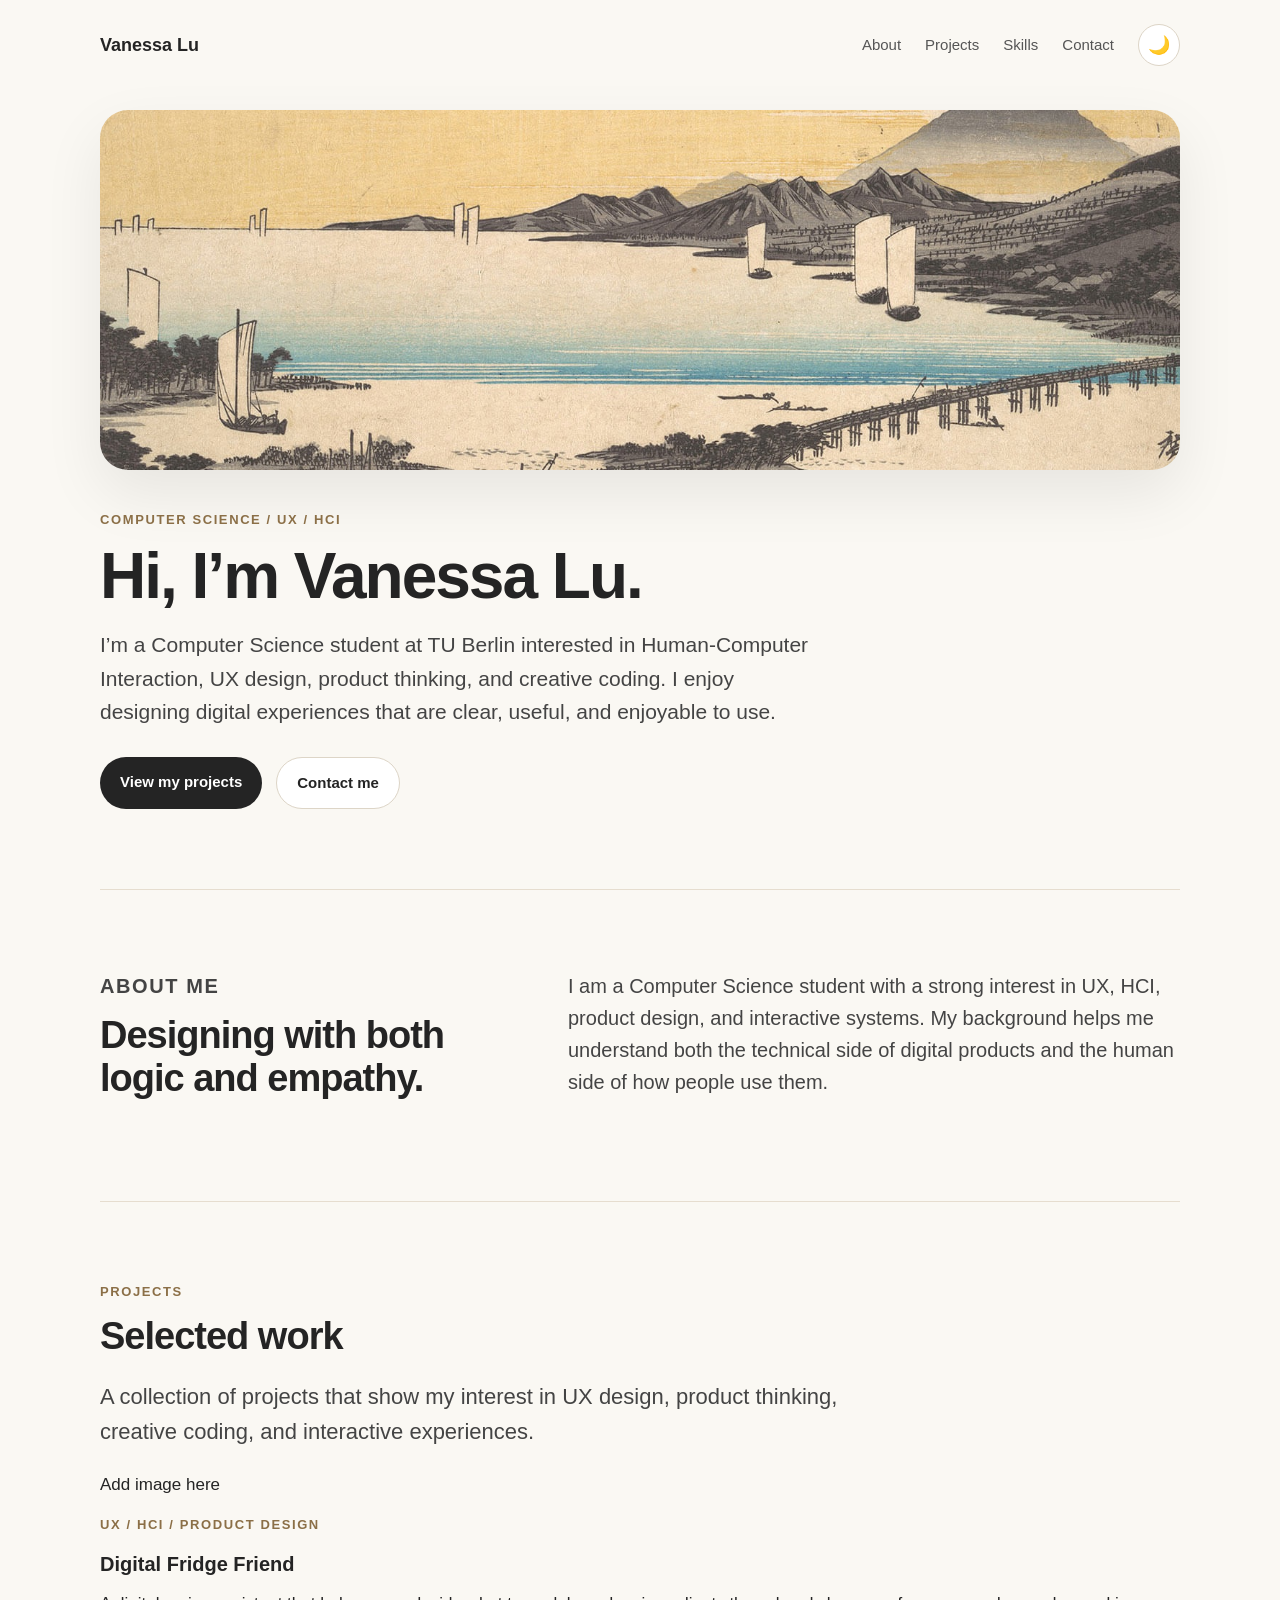
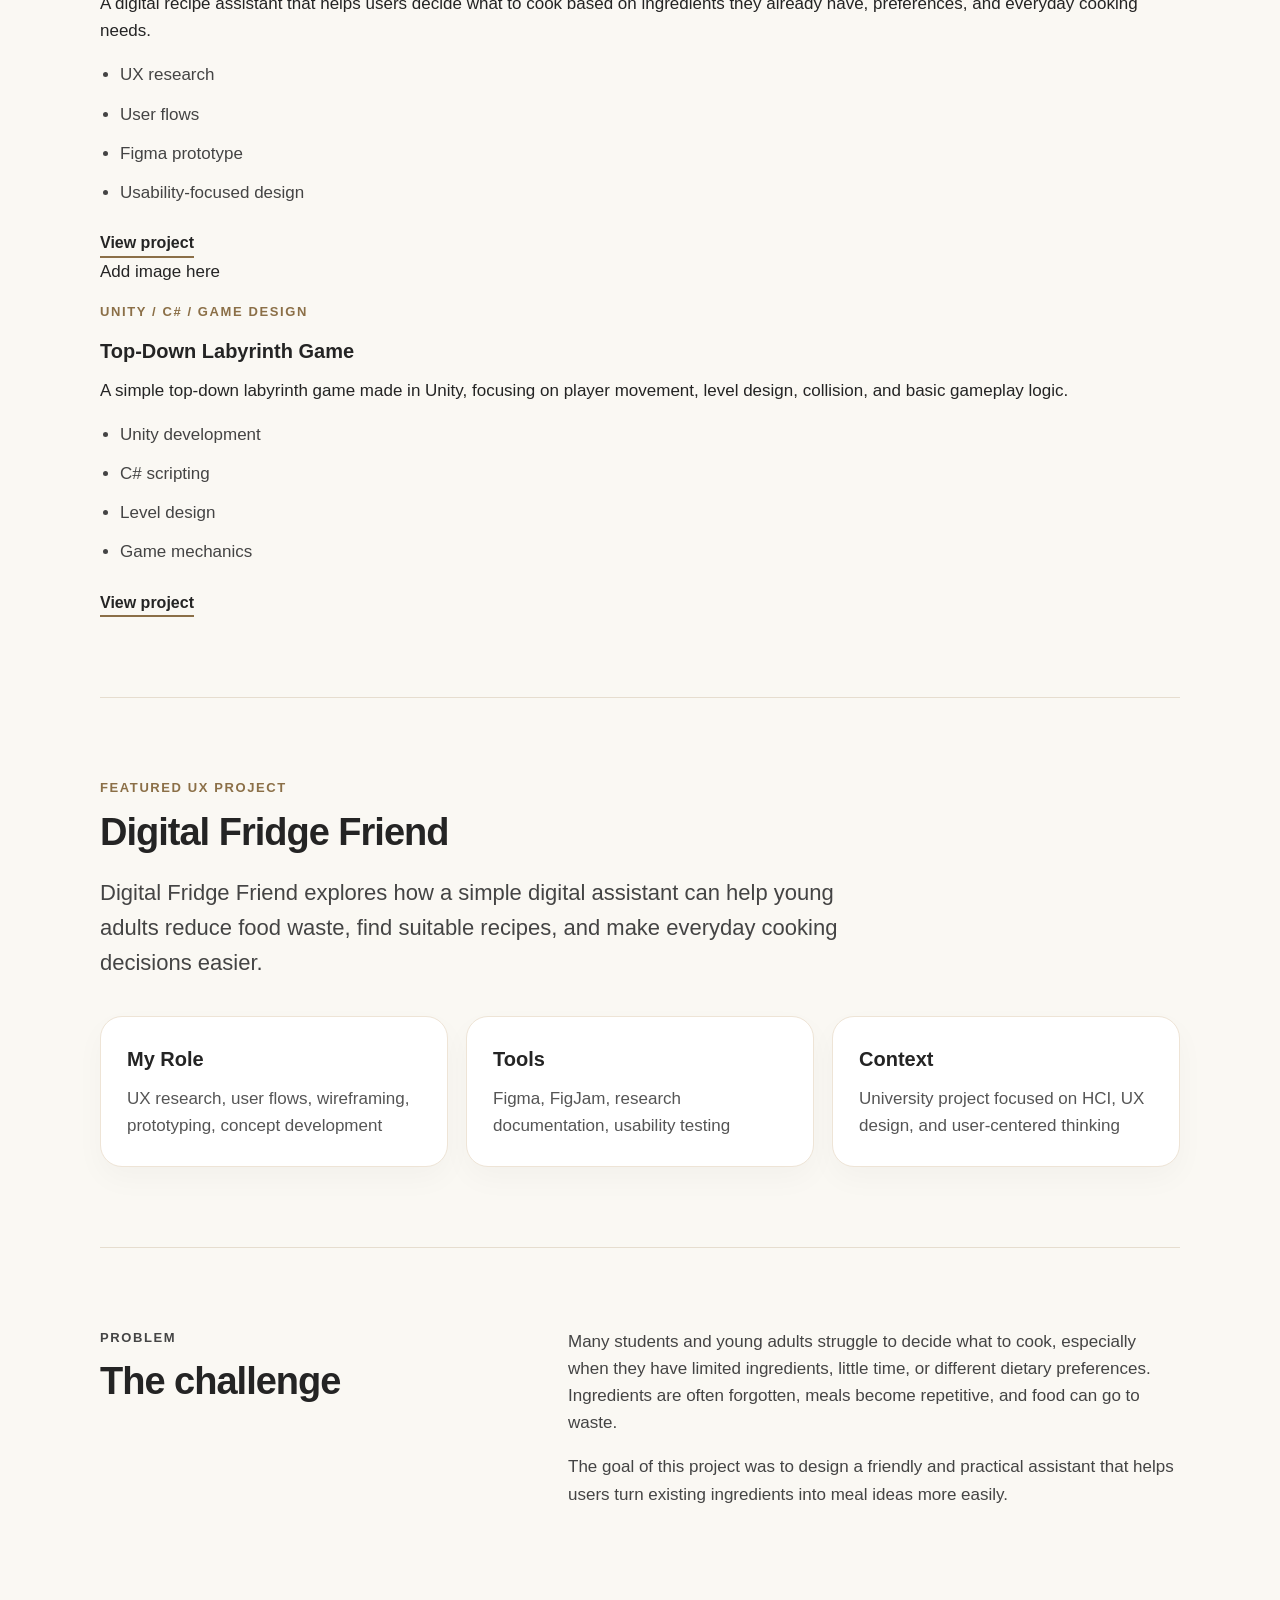
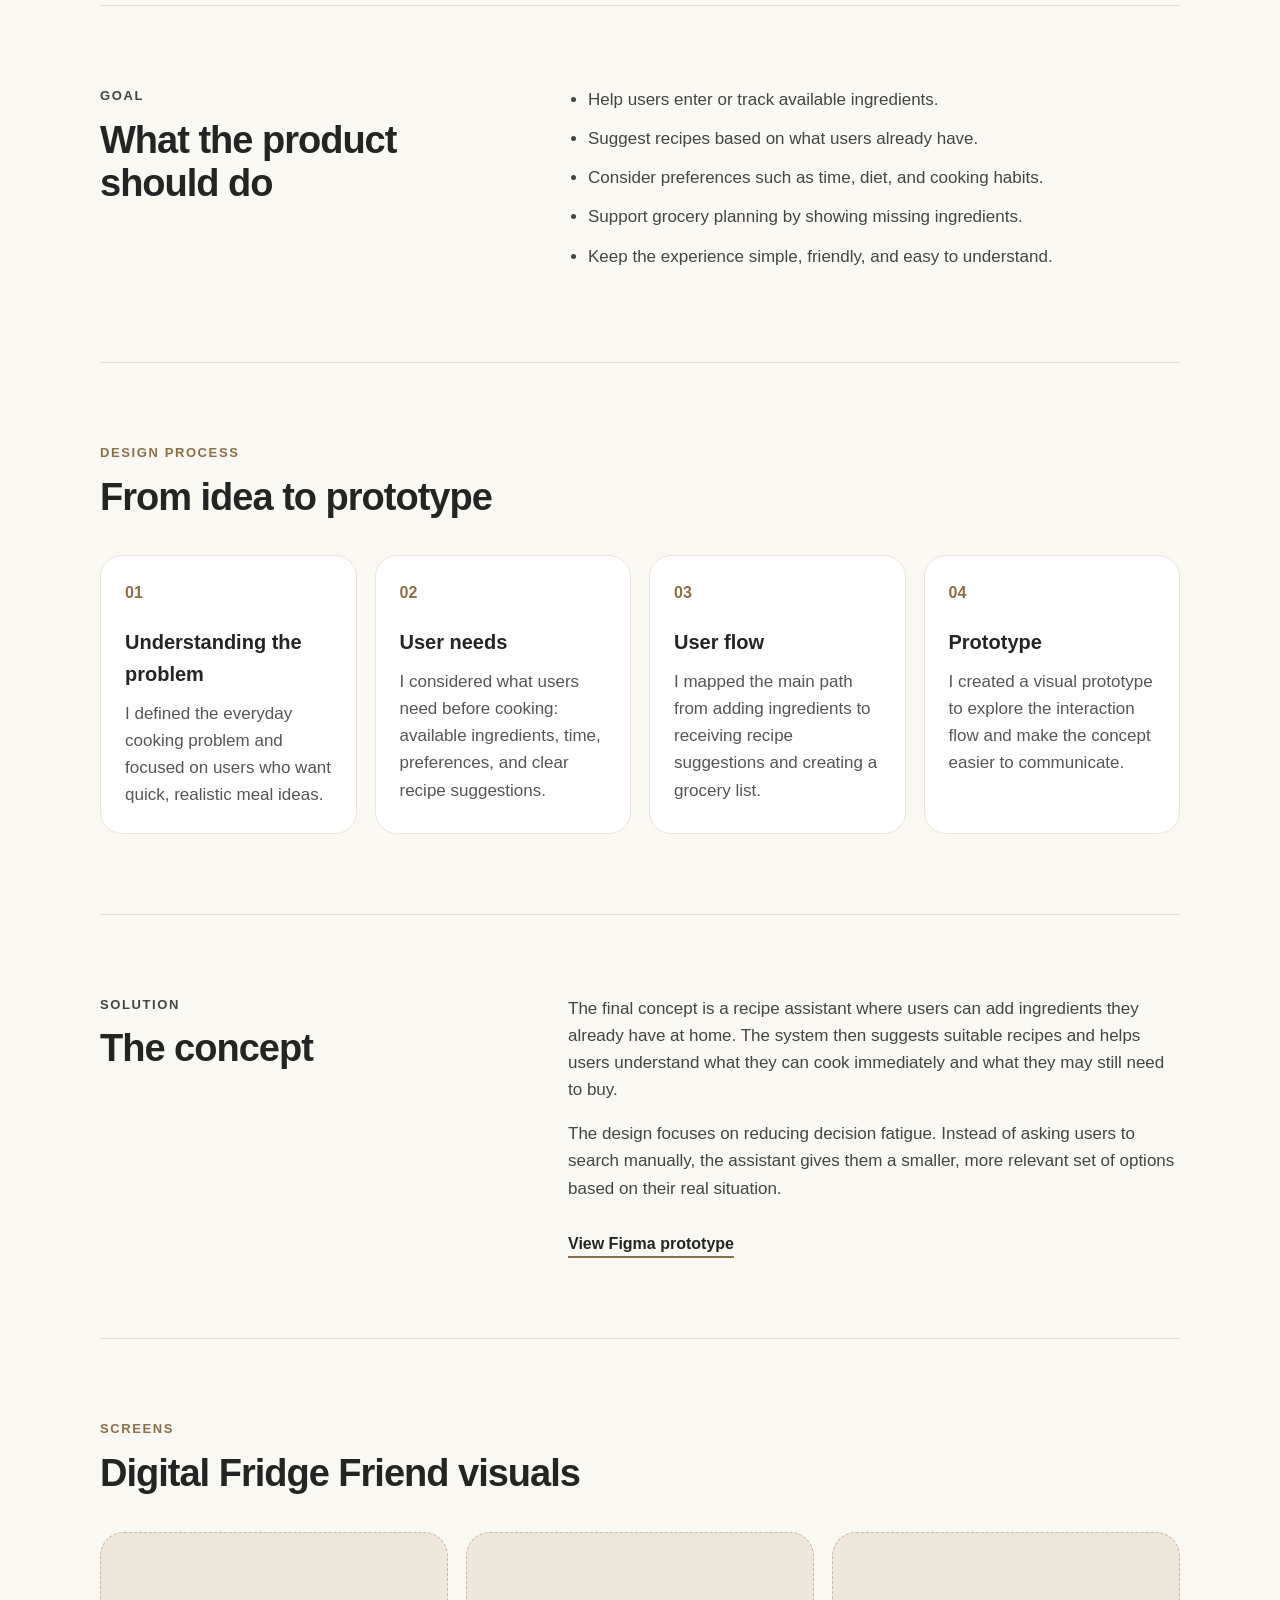
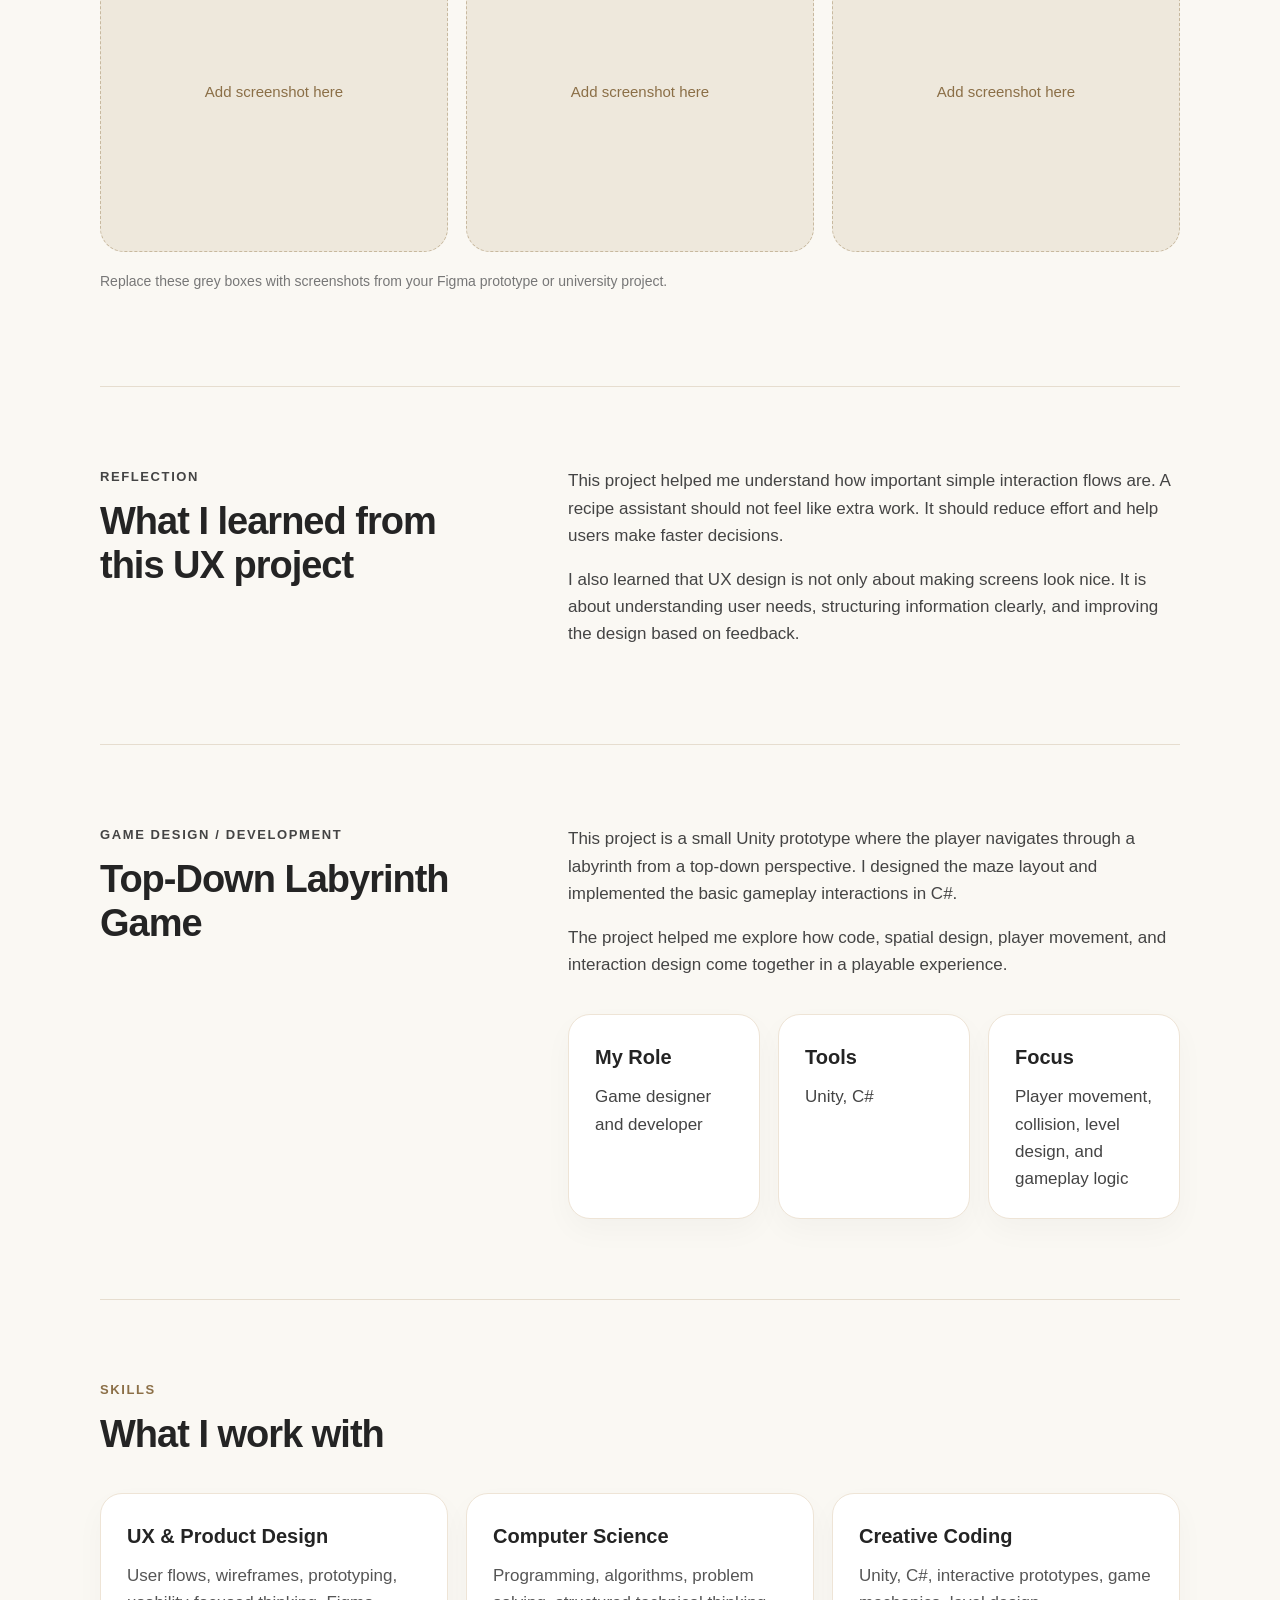
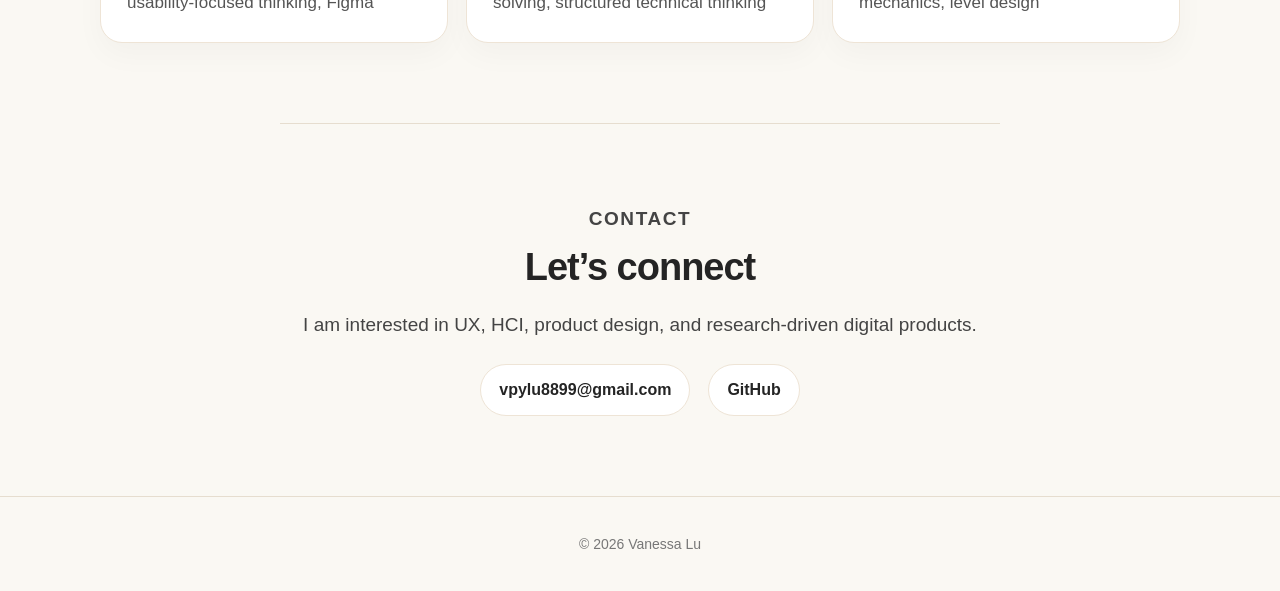
==== index.html @ 0be1409f "general change" ====
<!DOCTYPE html>
<html lang="en">
<head>
  <meta charset="UTF-8" />
  <meta name="viewport" content="width=device-width, initial-scale=1.0" />

  <title>Vanessa Lu | Portfolio</title>
  <meta 
    name="description" 
    content="Portfolio of Vanessa Lu, Computer Science student interested in HCI, UX, product design, and creative coding."
  />

  <link rel="stylesheet" href="style.css" />
</head>

<body>

  <nav class="navbar">
    <a href="#" class="logo">Vanessa Lu</a>

    <div class="nav-right">
      <div class="nav-links">
        <a href="#about">About</a>
        <a href="#projects">Projects</a>
        <a href="#skills">Skills</a>
        <a href="#contact">Contact</a>
      </div>

      <button class="theme-toggle" id="theme-toggle" aria-label="Switch between light and dark mode">
        🌙
      </button>
    </div>
  </nav>

  <header class="hero">
    <img 
      src="src/images/header-image.jpg" 
      alt="Portfolio header image" 
      class="hero-image"
    />

    <div class="hero-content">
      <p class="eyebrow">Computer Science / UX / HCI</p>
      <h1>Hi, I’m Vanessa Lu.</h1>

      <p class="hero-description">
        I’m a Computer Science student at TU Berlin interested in Human-Computer
        Interaction, UX design, product thinking, and creative coding. I enjoy
        designing digital experiences that are clear, useful, and enjoyable to use.
      </p>

      <div class="hero-buttons">
        <a href="#projects" class="button primary-button">View my projects</a>
        <a href="#contact" class="button secondary-button">Contact me</a>
      </div>
    </div>
  </header>

  <main>

    <section id="about" class="intro-section">
      <div>
        <p class="eyebrow">About Me</p>
        <h2>Designing with both logic and empathy.</h2>
      </div>

      <p>
        I am a Computer Science student with a strong interest in UX, HCI,
        product design, and interactive systems. My background helps me understand
        both the technical side of digital products and the human side of how people
        use them.
      </p>
    </section>

    <section id="projects" class="section">
      <p class="eyebrow">Projects</p>
      <h2>Selected work</h2>

      <p class="large-text">
        A collection of projects that show my interest in UX design, product thinking,
        creative coding, and interactive experiences.
      </p>

      <div class="project-grid">

        <article class="project-card">
          <div class="project-image-placeholder">
            <p>Add image here</p>
          </div>

          <div class="project-card-content">
            <p class="eyebrow">UX / HCI / Product Design</p>
            <h3>Digital Fridge Friend</h3>

            <p>
              A digital recipe assistant that helps users decide what to cook based on
              ingredients they already have, preferences, and everyday cooking needs.
            </p>

            <ul class="clean-list">
              <li>UX research</li>
              <li>User flows</li>
              <li>Figma prototype</li>
              <li>Usability-focused design</li>
            </ul>

            <a href="#fridge-friend" class="text-link">View project</a>
          </div>
        </article>

        <article class="project-card">
          <div class="project-image-placeholder">
            <p>Add image here</p>
          </div>

          <div class="project-card-content">
            <p class="eyebrow">Unity / C# / Game Design</p>
            <h3>Top-Down Labyrinth Game</h3>

            <p>
              A simple top-down labyrinth game made in Unity, focusing on player
              movement, level design, collision, and basic gameplay logic.
            </p>

            <ul class="clean-list">
              <li>Unity development</li>
              <li>C# scripting</li>
              <li>Level design</li>
              <li>Game mechanics</li>
            </ul>

            <a href="#labyrinth-game" class="text-link">View project</a>
          </div>
        </article>

      </div>
    </section>

    <section id="fridge-friend" class="section">
      <p class="eyebrow">Featured UX Project</p>
      <h2>Digital Fridge Friend</h2>

      <p class="large-text">
        Digital Fridge Friend explores how a simple digital assistant can help
        young adults reduce food waste, find suitable recipes, and make everyday
        cooking decisions easier.
      </p>

      <div class="info-grid">
        <div class="info-card">
          <h3>My Role</h3>
          <p>UX research, user flows, wireframing, prototyping, concept development</p>
        </div>

        <div class="info-card">
          <h3>Tools</h3>
          <p>Figma, FigJam, research documentation, usability testing</p>
        </div>

        <div class="info-card">
          <h3>Context</h3>
          <p>University project focused on HCI, UX design, and user-centered thinking</p>
        </div>
      </div>
    </section>

    <section class="section split-section">
      <div>
        <p class="eyebrow">Problem</p>
        <h2>The challenge</h2>
      </div>

      <div>
        <p>
          Many students and young adults struggle to decide what to cook, especially
          when they have limited ingredients, little time, or different dietary
          preferences. Ingredients are often forgotten, meals become repetitive,
          and food can go to waste.
        </p>

        <p>
          The goal of this project was to design a friendly and practical assistant
          that helps users turn existing ingredients into meal ideas more easily.
        </p>
      </div>
    </section>

    <section class="section split-section">
      <div>
        <p class="eyebrow">Goal</p>
        <h2>What the product should do</h2>
      </div>

      <div>
        <ul class="clean-list">
          <li>Help users enter or track available ingredients.</li>
          <li>Suggest recipes based on what users already have.</li>
          <li>Consider preferences such as time, diet, and cooking habits.</li>
          <li>Support grocery planning by showing missing ingredients.</li>
          <li>Keep the experience simple, friendly, and easy to understand.</li>
        </ul>
      </div>
    </section>

    <section class="section">
      <p class="eyebrow">Design Process</p>
      <h2>From idea to prototype</h2>

      <div class="process-grid">
        <div class="process-card">
          <span>01</span>
          <h3>Understanding the problem</h3>
          <p>
            I defined the everyday cooking problem and focused on users who want
            quick, realistic meal ideas.
          </p>
        </div>

        <div class="process-card">
          <span>02</span>
          <h3>User needs</h3>
          <p>
            I considered what users need before cooking: available ingredients,
            time, preferences, and clear recipe suggestions.
          </p>
        </div>

        <div class="process-card">
          <span>03</span>
          <h3>User flow</h3>
          <p>
            I mapped the main path from adding ingredients to receiving recipe
            suggestions and creating a grocery list.
          </p>
        </div>

        <div class="process-card">
          <span>04</span>
          <h3>Prototype</h3>
          <p>
            I created a visual prototype to explore the interaction flow and make
            the concept easier to communicate.
          </p>
        </div>
      </div>
    </section>

    <section class="section split-section">
      <div>
        <p class="eyebrow">Solution</p>
        <h2>The concept</h2>
      </div>

      <div>
        <p>
          The final concept is a recipe assistant where users can add ingredients
          they already have at home. The system then suggests suitable recipes and
          helps users understand what they can cook immediately and what they may
          still need to buy.
        </p>

        <p>
          The design focuses on reducing decision fatigue. Instead of asking users
          to search manually, the assistant gives them a smaller, more relevant set
          of options based on their real situation.
        </p>

        <a 
          href="https://www.figma.com/" 
          target="_blank" 
          rel="noopener noreferrer" 
          class="text-link"
        >
          View Figma prototype
        </a>
      </div>
    </section>

    <section class="section">
      <p class="eyebrow">Screens</p>
      <h2>Digital Fridge Friend visuals</h2>

      <div class="screens-grid">
        <div class="screen-placeholder">
          <p>Add screenshot here</p>
        </div>

        <div class="screen-placeholder">
          <p>Add screenshot here</p>
        </div>

        <div class="screen-placeholder">
          <p>Add screenshot here</p>
        </div>
      </div>

      <p class="small-note">
        Replace these grey boxes with screenshots from your Figma prototype or university project.
      </p>
    </section>

    <section class="section split-section">
      <div>
        <p class="eyebrow">Reflection</p>
        <h2>What I learned from this UX project</h2>
      </div>

      <div>
        <p>
          This project helped me understand how important simple interaction flows
          are. A recipe assistant should not feel like extra work. It should reduce
          effort and help users make faster decisions.
        </p>

        <p>
          I also learned that UX design is not only about making screens look nice.
          It is about understanding user needs, structuring information clearly,
          and improving the design based on feedback.
        </p>
      </div>
    </section>

    <section id="labyrinth-game" class="section split-section">
      <div>
        <p class="eyebrow">Game Design / Development</p>
        <h2>Top-Down Labyrinth Game</h2>
      </div>

      <div>
        <p>
          This project is a small Unity prototype where the player navigates through
          a labyrinth from a top-down perspective. I designed the maze layout and
          implemented the basic gameplay interactions in C#.
        </p>

        <p>
          The project helped me explore how code, spatial design, player movement,
          and interaction design come together in a playable experience.
        </p>

        <div class="info-grid">
          <div class="info-card">
            <h3>My Role</h3>
            <p>Game designer and developer</p>
          </div>

          <div class="info-card">
            <h3>Tools</h3>
            <p>Unity, C#</p>
          </div>

          <div class="info-card">
            <h3>Focus</h3>
            <p>Player movement, collision, level design, and gameplay logic</p>
          </div>
        </div>
      </div>
    </section>

    <section id="skills" class="section">
      <p class="eyebrow">Skills</p>
      <h2>What I work with</h2>

      <div class="info-grid">
        <div class="info-card">
          <h3>UX & Product Design</h3>
          <p>User flows, wireframes, prototyping, usability-focused thinking, Figma</p>
        </div>

        <div class="info-card">
          <h3>Computer Science</h3>
          <p>Programming, algorithms, problem solving, structured technical thinking</p>
        </div>

        <div class="info-card">
          <h3>Creative Coding</h3>
          <p>Unity, C#, interactive prototypes, game mechanics, level design</p>
        </div>
      </div>
    </section>

    <section id="contact" class="contact-section">
      <p class="eyebrow">Contact</p>
      <h2>Let’s connect</h2>

      <p>
        I am interested in UX, HCI, product design, and research-driven digital products.
      </p>

      <div class="contact-links">
        <a href="mailto:vpylu8899@gmail.com">vpylu8899@gmail.com</a>
        <a href="https://github.com/vpyl" target="_blank" rel="noopener noreferrer">GitHub</a>
      </div>
    </section>

  </main>

  <footer>
    <p>© 2026 Vanessa Lu</p>
  </footer>

  <script>
    const themeToggle = document.getElementById("theme-toggle");
    const body = document.body;

    const savedTheme = localStorage.getItem("theme");

    if (savedTheme === "dark") {
      body.classList.add("dark-mode");
      themeToggle.textContent = "☀️";
    }

    themeToggle.addEventListener("click", () => {
      body.classList.toggle("dark-mode");

      if (body.classList.contains("dark-mode")) {
        localStorage.setItem("theme", "dark");
        themeToggle.textContent = "☀️";
      } else {
        localStorage.setItem("theme", "light");
        themeToggle.textContent = "🌙";
      }
    });
  </script>

</body>
</html>
---- style.css ----
* {
  box-sizing: border-box;
}

html {
  scroll-behavior: smooth;
}

body {
  margin: 0;
  font-family: Arial, Helvetica, sans-serif;
  color: #242424;
  background: #faf8f3;
  line-height: 1.6;
}

/* Navigation */

.navbar {
  max-width: 1120px;
  margin: 0 auto;
  padding: 24px 20px;
  display: flex;
  justify-content: space-between;
  align-items: center;
}

.logo {
  color: #242424;
  text-decoration: none;
  font-weight: 700;
  font-size: 18px;
}

.nav-links {
  display: flex;
  gap: 24px;
}

.nav-links a {
  color: #555;
  text-decoration: none;
  font-size: 15px;
}

.nav-links a:hover {
  color: #111;
}

/* Header */

.hero {
  max-width: 1120px;
  margin: 0 auto;
  padding: 20px 20px 80px;
}

.hero-image {
  width: 100%;
  height: 360px;
  object-fit: cover;
  object-position: center;
  border-radius: 28px;
  display: block;
  box-shadow: 0 24px 60px rgba(0, 0, 0, 0.08);
}

.hero-content {
  margin-top: 40px;
  max-width: 780px;
}

.eyebrow {
  margin: 0 0 12px;
  text-transform: uppercase;
  letter-spacing: 1.6px;
  font-size: 13px;
  font-weight: 700;
  color: #8b6f47;
}

h1 {
  margin: 0 0 18px;
  font-size: 64px;
  line-height: 1.05;
  letter-spacing: -2px;
}

h2 {
  margin: 0 0 20px;
  font-size: 38px;
  line-height: 1.15;
  letter-spacing: -1px;
}

h3 {
  margin: 0 0 10px;
  font-size: 20px;
}

p {
  margin-top: 0;
  font-size: 17px;
}

.hero-description {
  font-size: 21px;
  color: #444;
  max-width: 720px;
}

.hero-buttons {
  margin-top: 28px;
  display: flex;
  gap: 14px;
  flex-wrap: wrap;
}

.button {
  display: inline-block;
  padding: 13px 20px;
  border-radius: 999px;
  text-decoration: none;
  font-weight: 700;
  font-size: 15px;
}

.primary-button {
  background: #242424;
  color: white;
}

.secondary-button {
  background: white;
  color: #242424;
  border: 1px solid #ddd5c7;
}

/* Main sections */

main {
  max-width: 1120px;
  margin: 0 auto;
  padding: 0 20px;
}

.section,
.intro-section,
.contact-section {
  padding: 80px 0;
  border-top: 1px solid #e6ddcf;
}

.intro-section {
  display: grid;
  grid-template-columns: 0.8fr 1.2fr;
  gap: 60px;
  align-items: start;
}

.intro-section p {
  font-size: 20px;
  color: #444;
}

.large-text {
  max-width: 780px;
  font-size: 22px;
  color: #444;
}

/* Info cards */

.info-grid {
  margin-top: 36px;
  display: grid;
  grid-template-columns: repeat(3, 1fr);
  gap: 18px;
}

.info-card {
  background: white;
  padding: 26px;
  border-radius: 22px;
  border: 1px solid #eee4d6;
  box-shadow: 0 12px 30px rgba(0, 0, 0, 0.03);
}

.info-card p {
  color: #555;
  margin-bottom: 0;
}

/* Split sections */

.split-section {
  display: grid;
  grid-template-columns: 0.8fr 1.2fr;
  gap: 60px;
  align-items: start;
}

.split-section p {
  color: #444;
}

/* Lists */

.clean-list {
  margin: 0;
  padding-left: 20px;
}

.clean-list li {
  margin-bottom: 12px;
  font-size: 17px;
  color: #444;
}

/* Process cards */

.process-grid {
  margin-top: 36px;
  display: grid;
  grid-template-columns: repeat(4, 1fr);
  gap: 18px;
}

.process-card {
  background: white;
  padding: 24px;
  border-radius: 22px;
  border: 1px solid #eee4d6;
}

.process-card span {
  display: inline-block;
  margin-bottom: 20px;
  font-weight: 700;
  color: #8b6f47;
}

.process-card p {
  color: #555;
  margin-bottom: 0;
}

/* Screens */

.screens-grid {
  margin-top: 36px;
  display: grid;
  grid-template-columns: repeat(3, 1fr);
  gap: 18px;
}

.screen-placeholder {
  min-height: 320px;
  background: #eee8dc;
  border: 1px dashed #c8b99f;
  border-radius: 24px;
  display: flex;
  align-items: center;
  justify-content: center;
  color: #8b6f47;
}

.screen-placeholder p {
  margin: 0;
  font-size: 15px;
}

.small-note {
  margin-top: 18px;
  color: #777;
  font-size: 14px;
}

/* Links */

.text-link {
  display: inline-block;
  margin-top: 12px;
  color: #242424;
  font-weight: 700;
  text-decoration: none;
  border-bottom: 2px solid #8b6f47;
}

.text-link:hover {
  color: #8b6f47;
}

/* Contact */

.contact-section {
  text-align: center;
  max-width: 720px;
  margin: 0 auto;
}

.contact-section p {
  color: #444;
  font-size: 19px;
}

.contact-links {
  margin-top: 24px;
  display: flex;
  justify-content: center;
  gap: 18px;
  flex-wrap: wrap;
}

.contact-links a {
  color: #242424;
  background: white;
  border: 1px solid #eee4d6;
  padding: 12px 18px;
  border-radius: 999px;
  text-decoration: none;
  font-weight: 700;
}

.contact-links a:hover {
  background: #242424;
  color: white;
}

/* Footer */

footer {
  padding: 36px 20px;
  text-align: center;
  color: #777;
  border-top: 1px solid #e6ddcf;
}

footer p {
  margin: 0;
  font-size: 14px;
}
/* Theme toggle */

.nav-right {
  display: flex;
  align-items: center;
  gap: 24px;
}

.theme-toggle {
  width: 42px;
  height: 42px;
  border-radius: 999px;
  border: 1px solid #ddd5c7;
  background: white;
  color: #242424;
  cursor: pointer;
  font-size: 18px;
  display: flex;
  align-items: center;
  justify-content: center;
}

.theme-toggle:hover {
  transform: translateY(-1px);
}

/* Dark mode */

body.dark-mode {
  color: #f4efe7;
  background: #171717;
}

body.dark-mode .logo {
  color: #f4efe7;
}

body.dark-mode .nav-links a {
  color: #cfc7ba;
}

body.dark-mode .nav-links a:hover {
  color: white;
}

body.dark-mode .eyebrow {
  color: #d7b879;
}

body.dark-mode .hero-description,
body.dark-mode .large-text,
body.dark-mode .intro-section p,
body.dark-mode .split-section p,
body.dark-mode .clean-list li,
body.dark-mode .contact-section p {
  color: #d4d0c8;
}

body.dark-mode .section,
body.dark-mode .intro-section,
body.dark-mode .contact-section,
body.dark-mode footer {
  border-color: #333;
}

body.dark-mode .info-card,
body.dark-mode .process-card,
body.dark-mode .contact-links a {
  background: #222;
  border-color: #333;
  color: #f4efe7;
}

body.dark-mode .info-card p,
body.dark-mode .process-card p {
  color: #cfc7ba;
}

body.dark-mode .secondary-button {
  background: #222;
  color: #f4efe7;
  border-color: #444;
}

body.dark-mode .primary-button {
  background: #f4efe7;
  color: #171717;
}

body.dark-mode .screen-placeholder {
  background: #242424;
  border-color: #555;
  color: #d7b879;
}

body.dark-mode .small-note,
body.dark-mode footer {
  color: #aaa;
}

body.dark-mode .text-link {
  color: #f4efe7;
  border-bottom-color: #d7b879;
}

body.dark-mode .text-link:hover {
  color: #d7b879;
}

body.dark-mode .contact-links a:hover {
  background: #f4efe7;
  color: #171717;
}

body.dark-mode .theme-toggle {
  background: #222;
  color: #f4efe7;
  border-color: #444;
}




/* Responsive design */

@media (max-width: 900px) {
  h1 {
    font-size: 48px;
  }

  h2 {
    font-size: 32px;
  }

  .intro-section,
  .split-section {
    grid-template-columns: 1fr;
    gap: 24px;
  }

  .info-grid,
  .process-grid,
  .screens-grid {
    grid-template-columns: 1fr 1fr;
  }
}

@media (max-width: 650px) {
  .navbar {
    align-items: flex-start;
    gap: 16px;
    flex-direction: column;
  }

  .nav-links {
    gap: 14px;
    flex-wrap: wrap;
  }
  
  .nav-right {
  align-items: flex-start;
  flex-direction: column;
  gap: 14px;
  }

  .hero {
    padding-bottom: 56px;
  }

  .hero-image {
    height: 230px;
    border-radius: 20px;
  }

  h1 {
    font-size: 38px;
    letter-spacing: -1px;
  }

  h2 {
    font-size: 28px;
  }

  .hero-description,
  .large-text {
    font-size: 18px;
  }

  .section,
  .intro-section,
  .contact-section {
    padding: 56px 0;
  }

  .info-grid,
  .process-grid,
  .screens-grid {
    grid-template-columns: 1fr;
  }
}
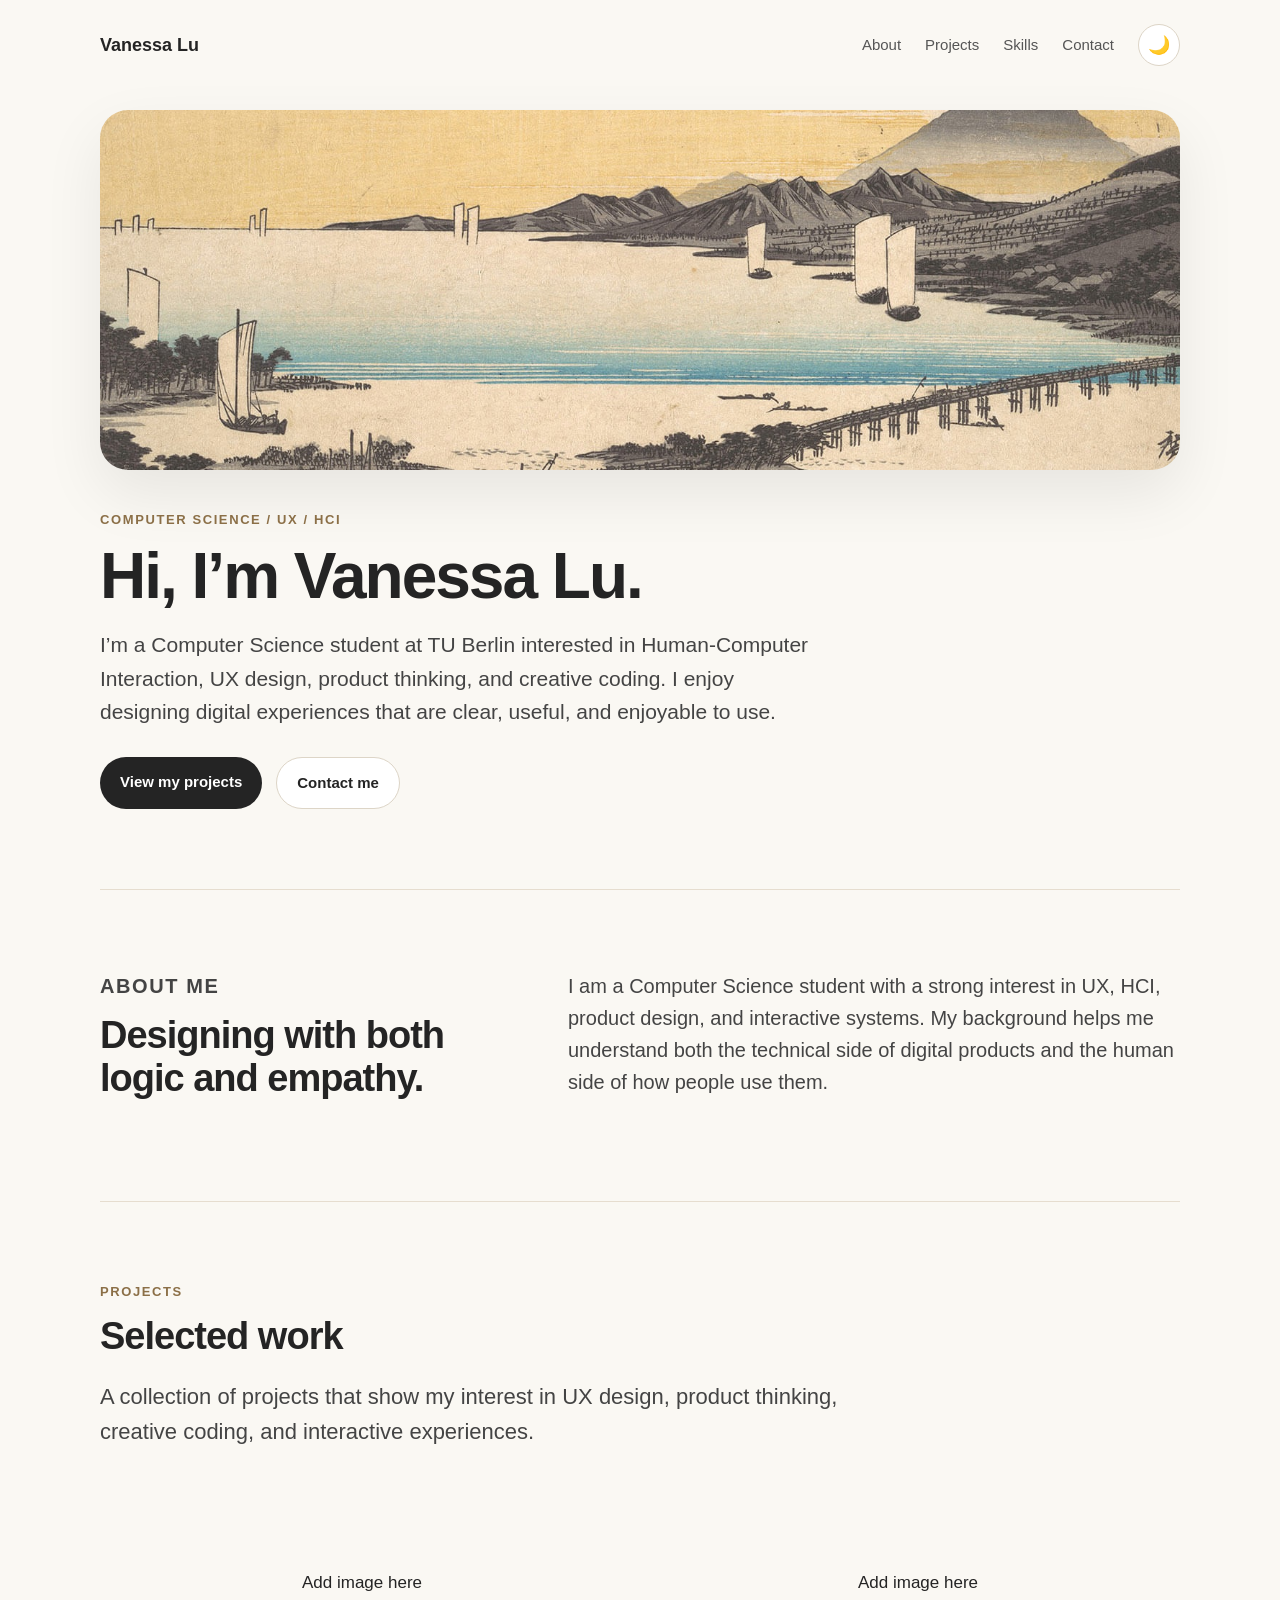
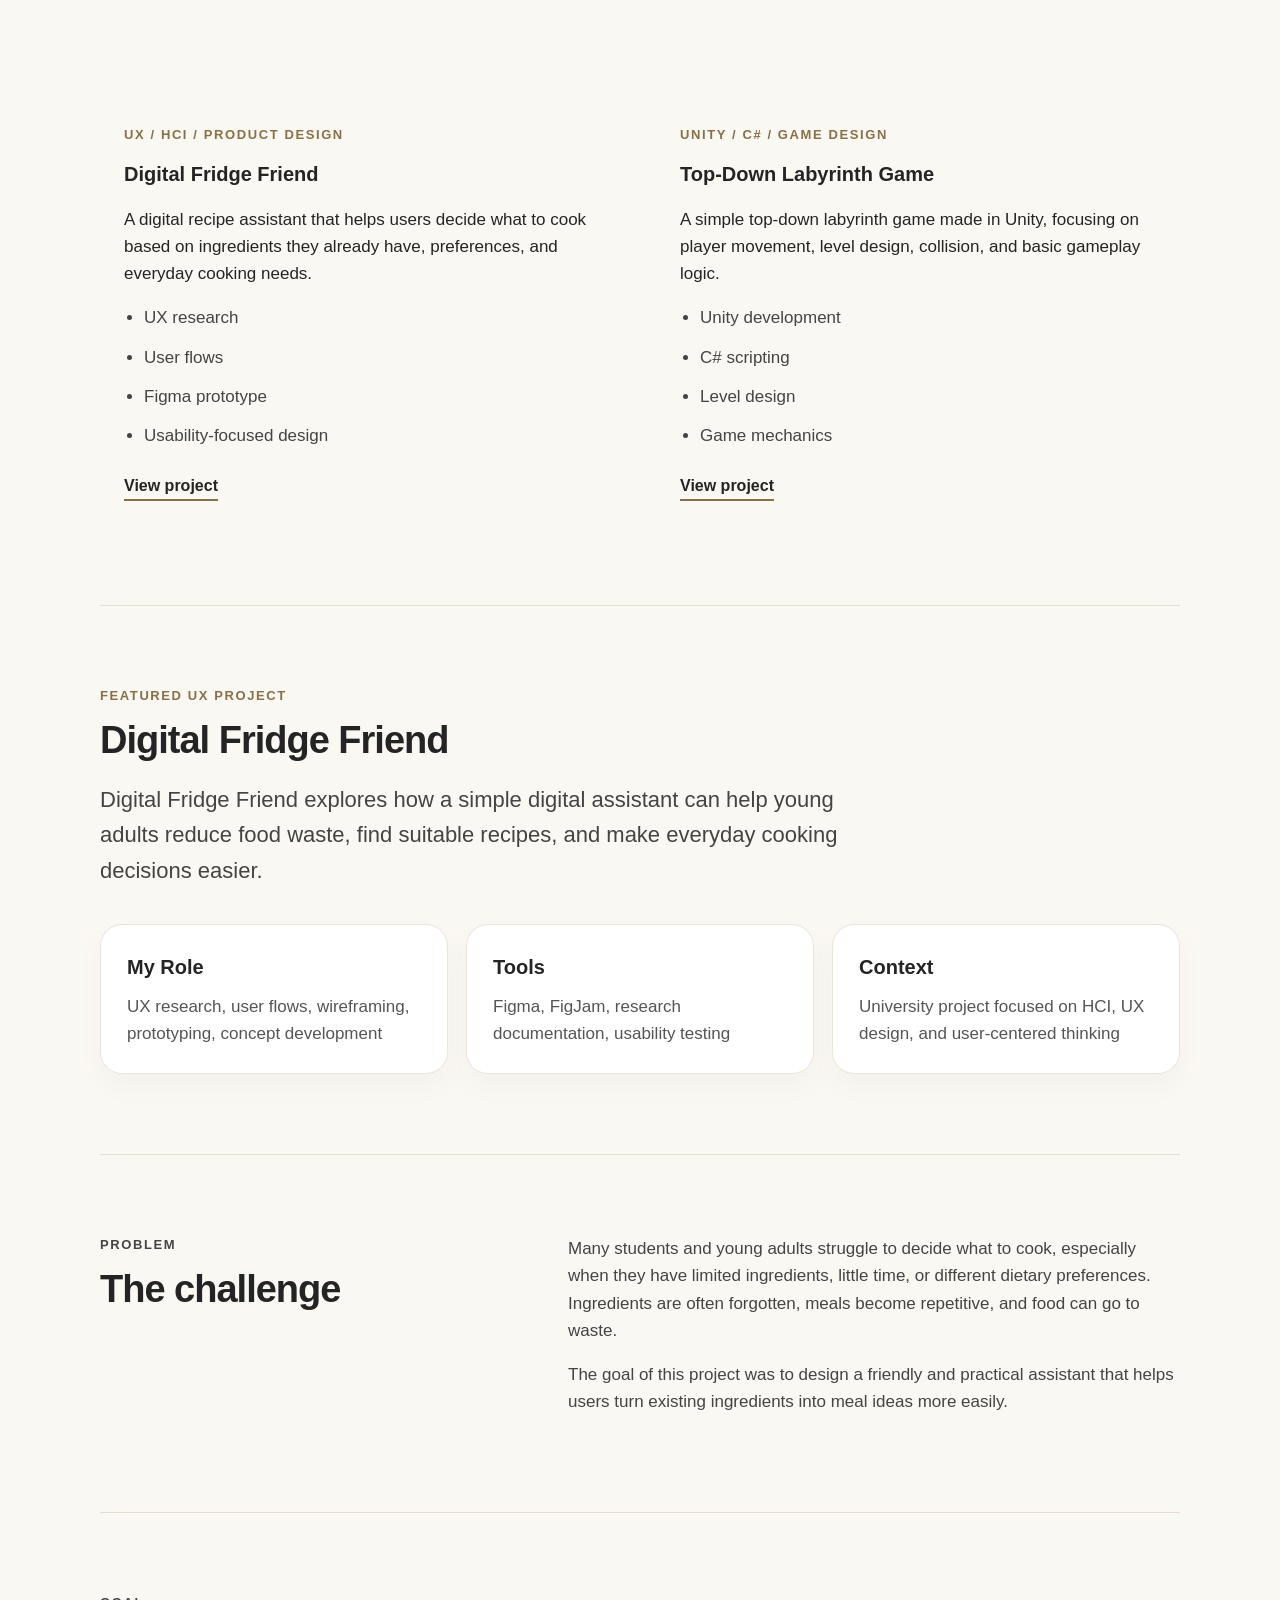
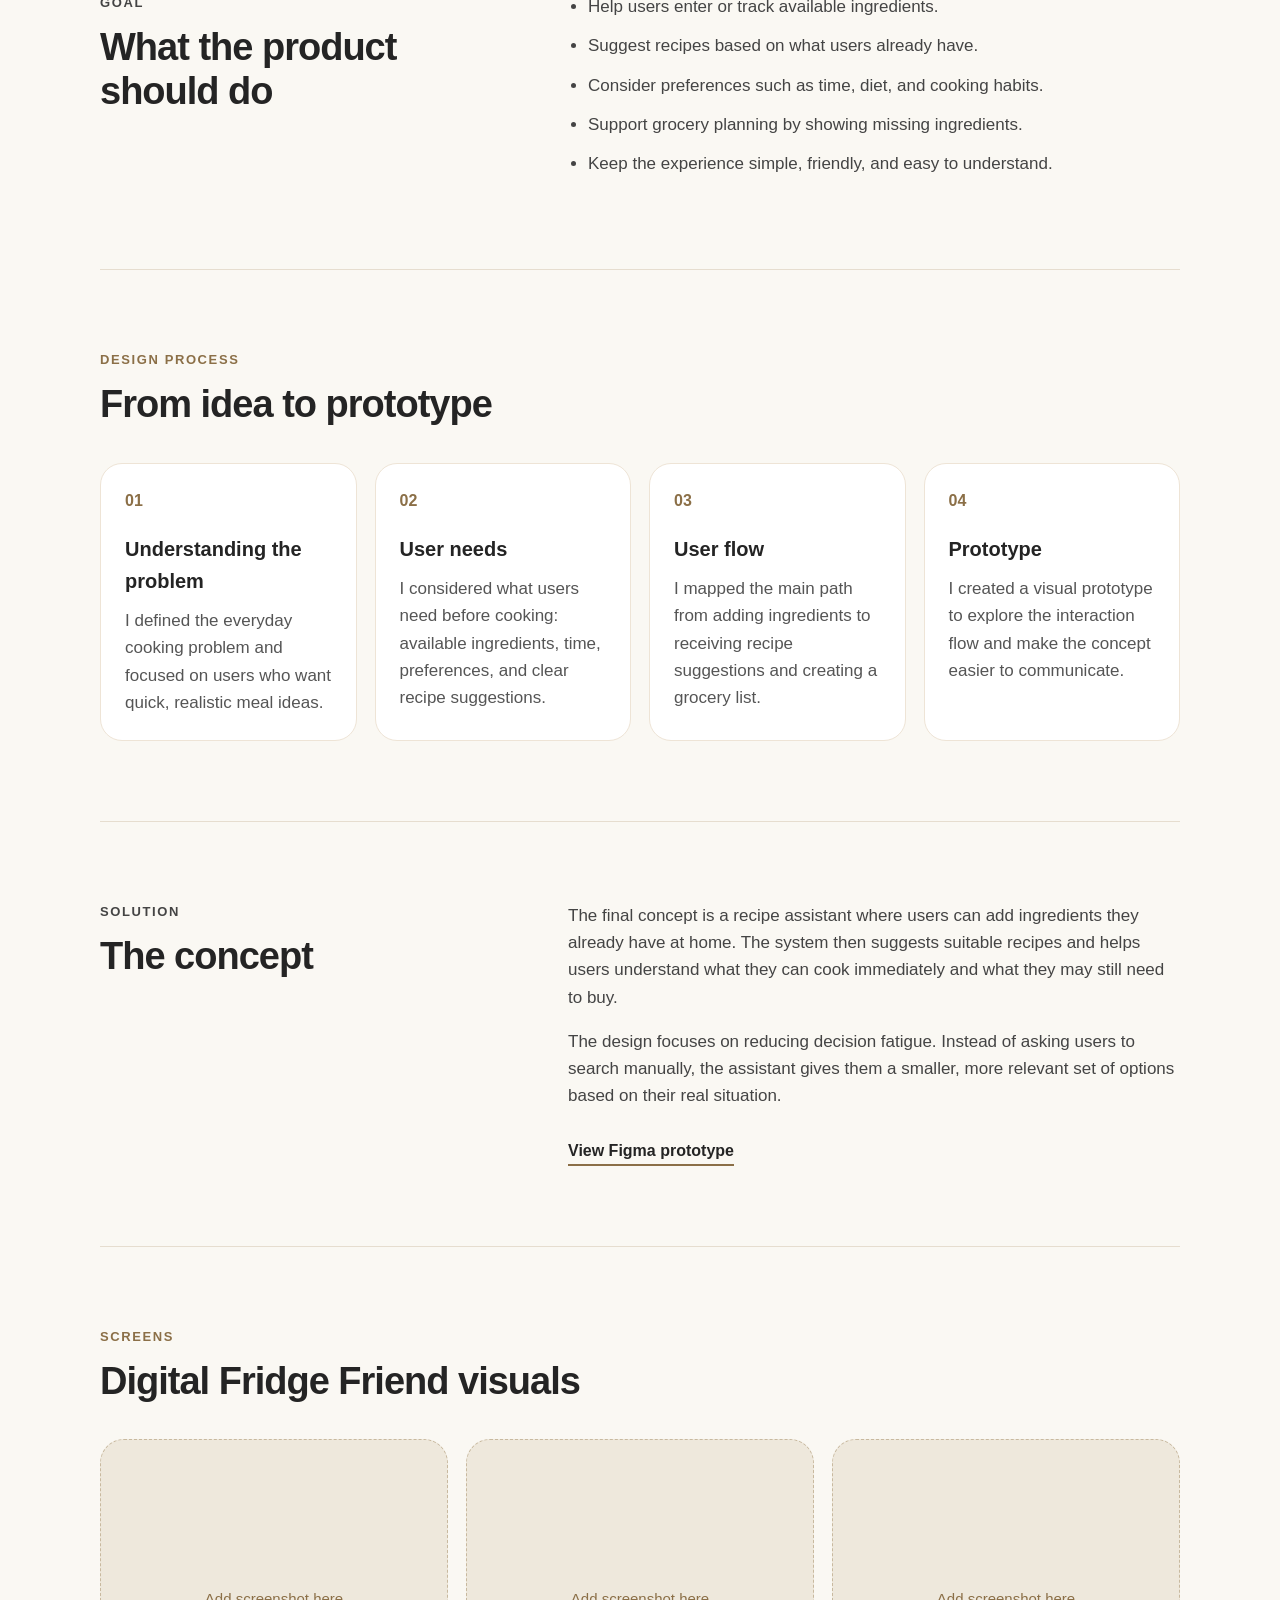
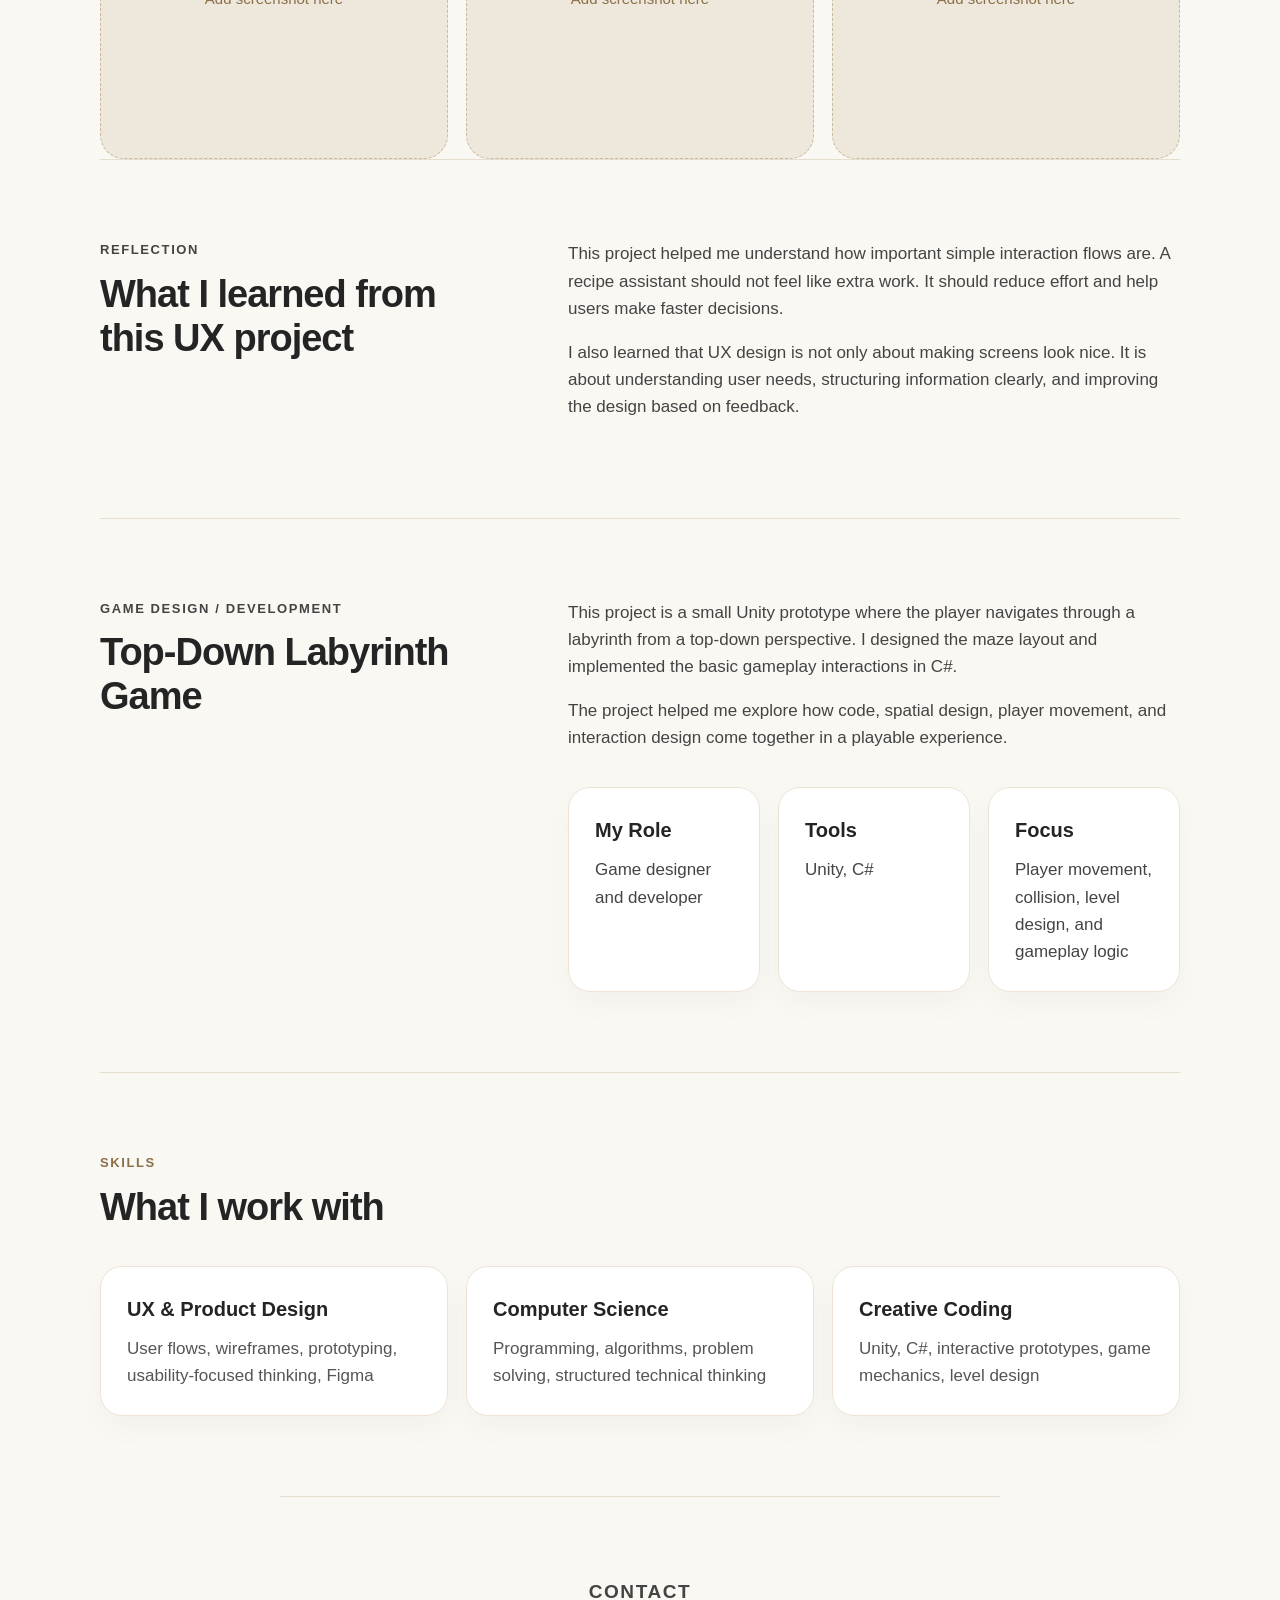
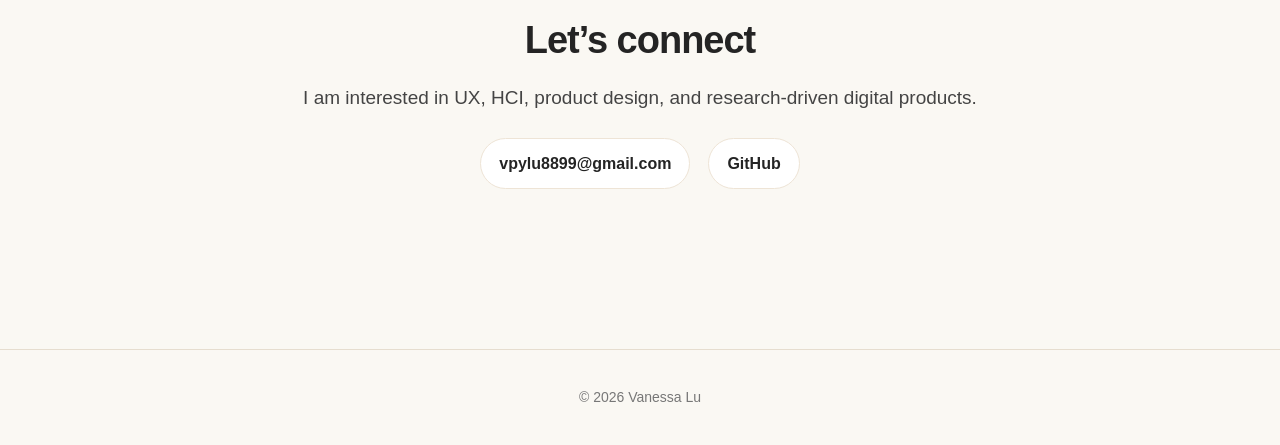
==== commit 2bc60874: "Update index.html" ====
--- a/index.html
+++ b/index.html
@@ -294,10 +294,6 @@
         </div>
       </div>
 
-      <p class="small-note">
-        Replace these grey boxes with screenshots from your Figma prototype or university project.
-      </p>
-    </section>
 
     <section class="section split-section">
       <div>
--- a/style.css
+++ b/style.css
@@ -461,7 +461,42 @@
 }
 
 
-
+.project-grid {
+  display: grid;
+  grid-template-columns: repeat(2, minmax(0, 1fr));
+  gap: 2rem;
+  margin-top: 2rem;
+}
+
+.project-card {
+  border: 1px solid var(--border-color);
+  border-radius: 24px;
+  overflow: hidden;
+  background: var(--card-background);
+}
+
+.project-image-placeholder {
+  min-height: 220px;
+  display: flex;
+  align-items: center;
+  justify-content: center;
+  background: var(--muted-background);
+}
+
+.project-card-content {
+  padding: 1.5rem;
+}
+
+.project-card h3 {
+  margin-top: 0.5rem;
+  margin-bottom: 1rem;
+}
+
+@media (max-width: 800px) {
+  .project-grid {
+    grid-template-columns: 1fr;
+  }
+}
 
 /* Responsive design */
 
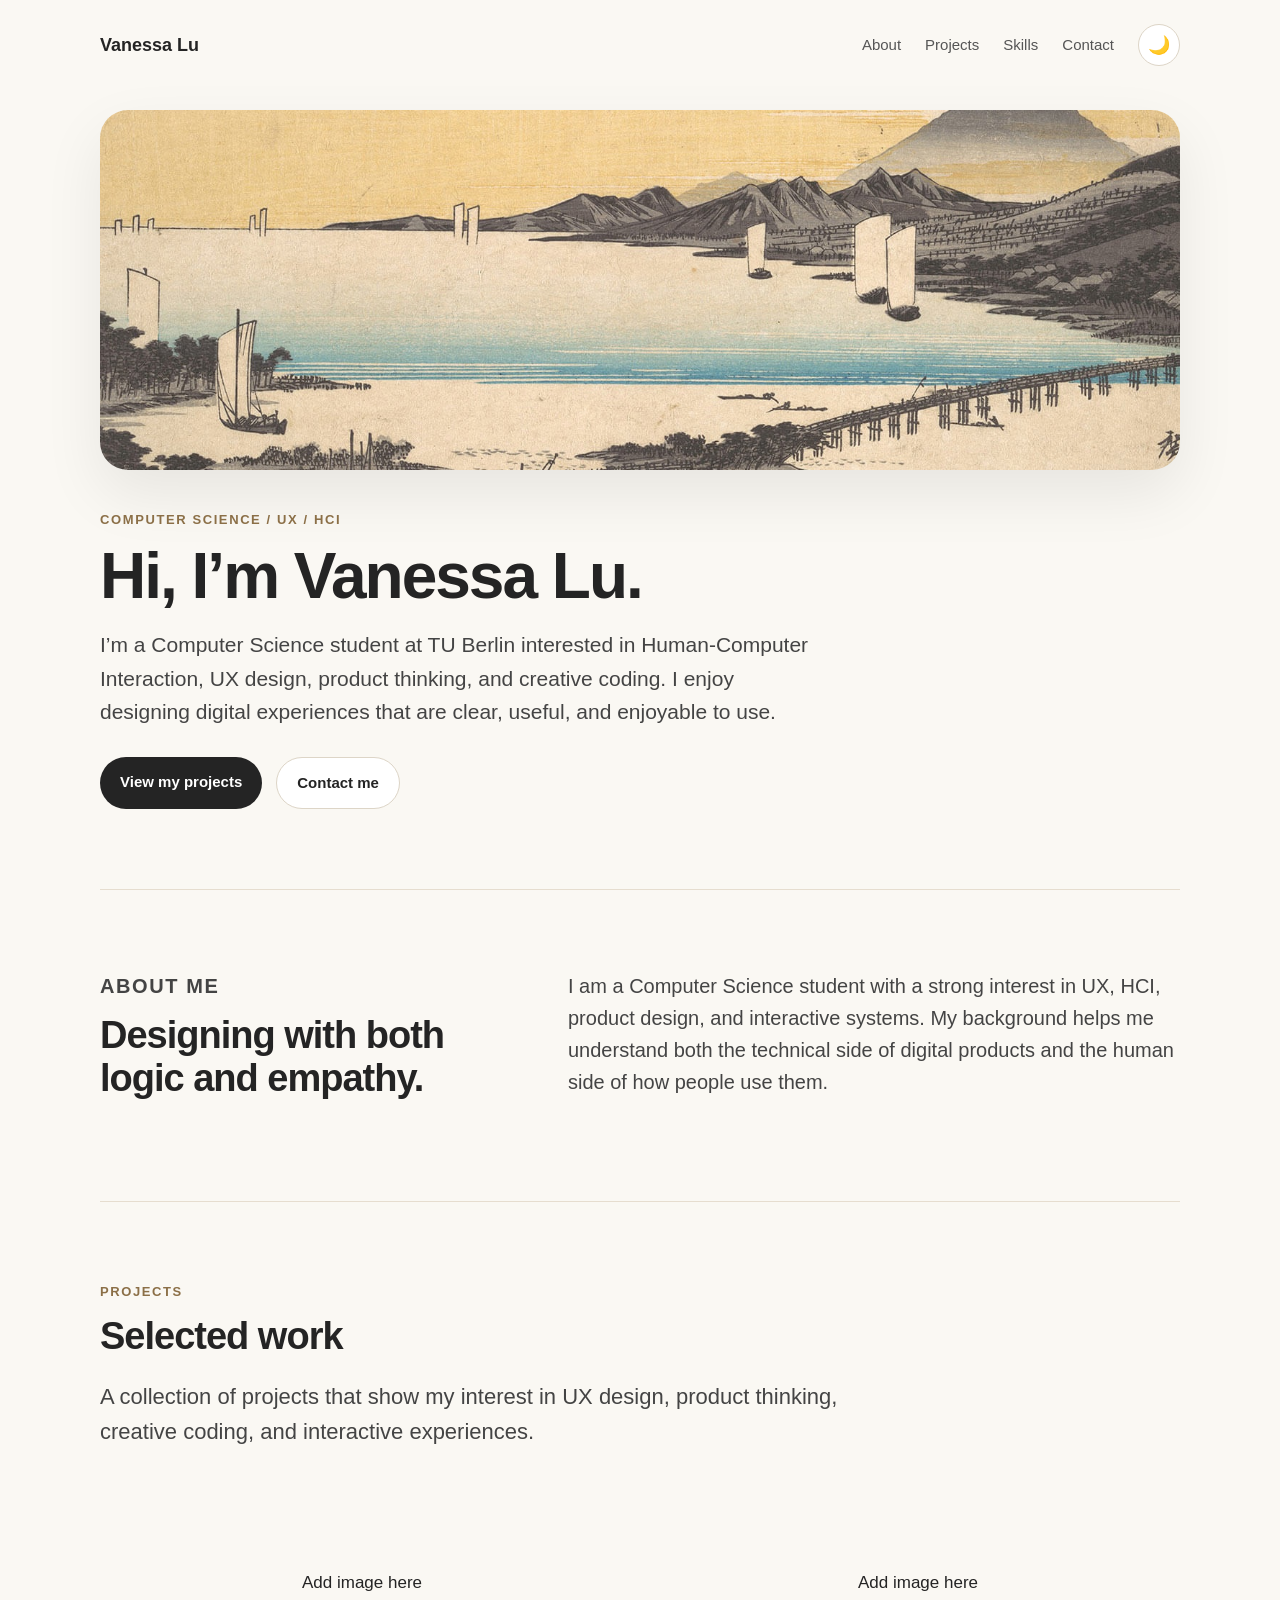
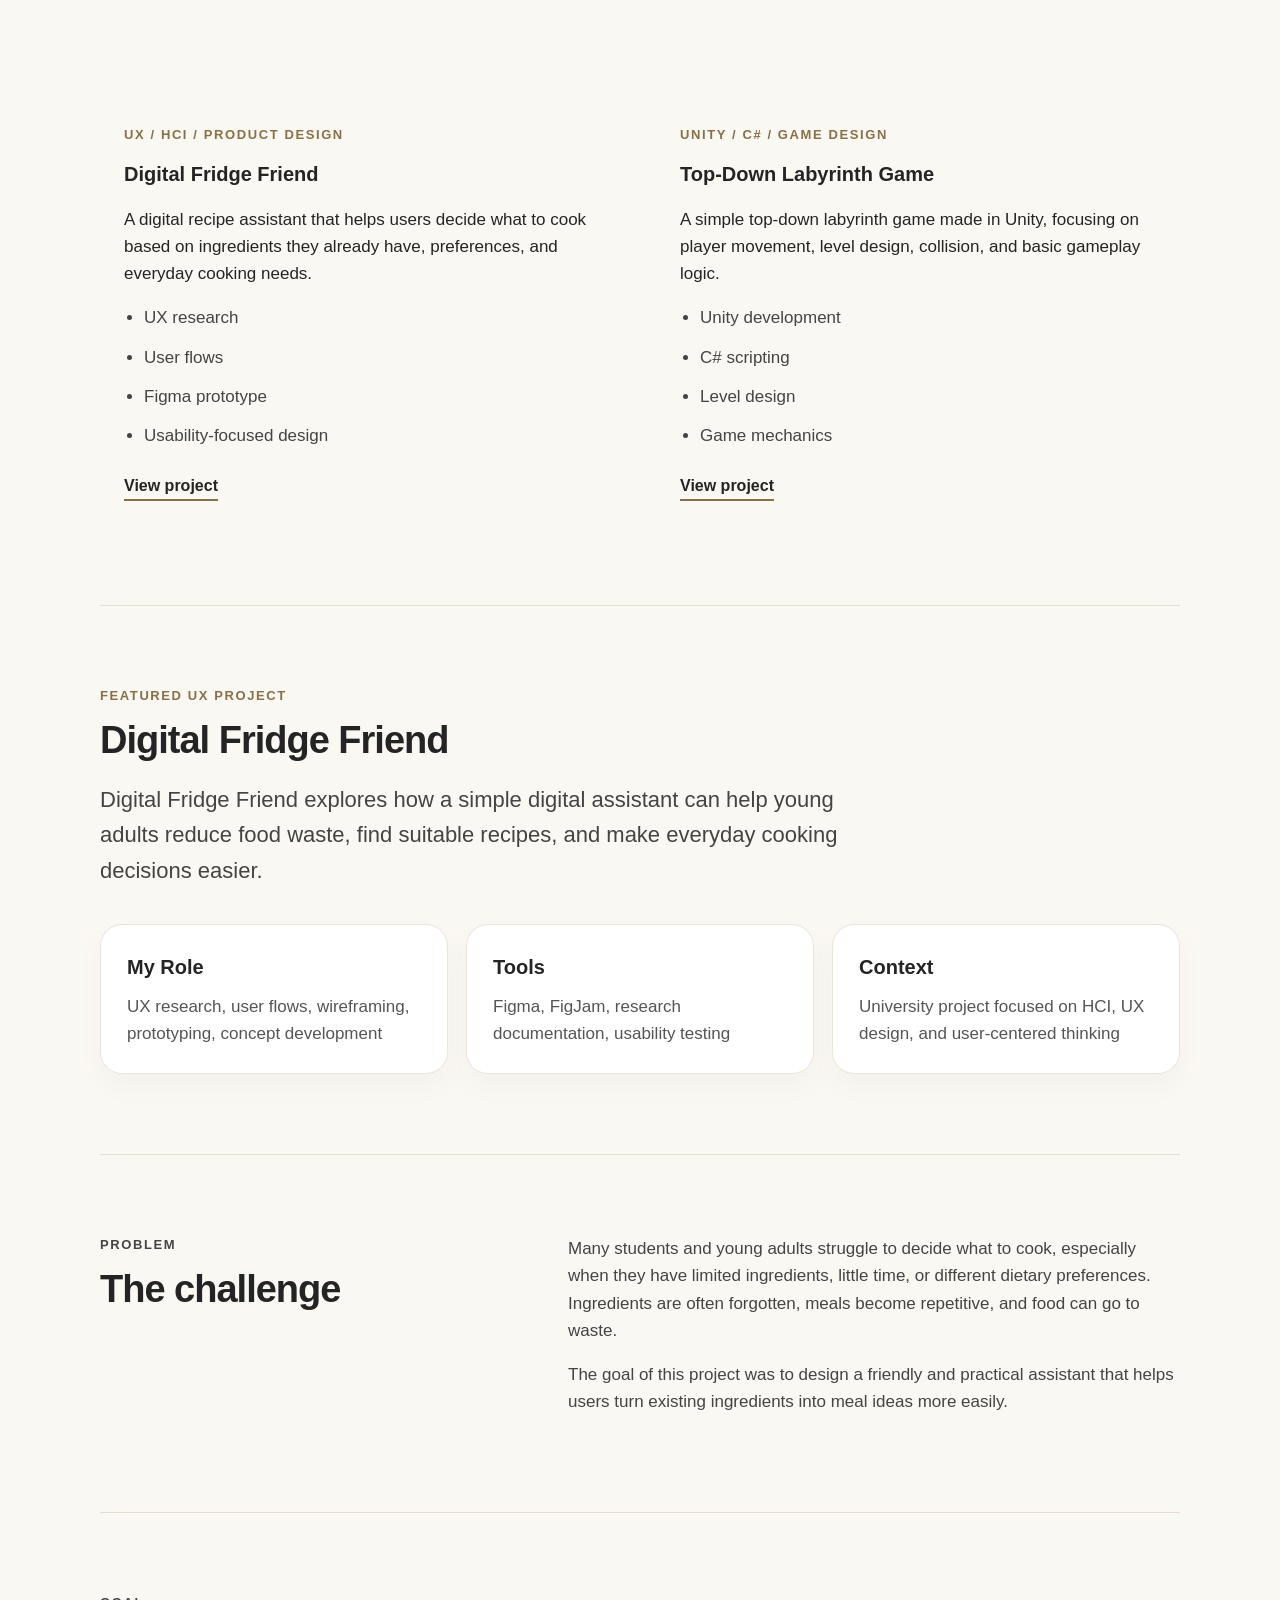
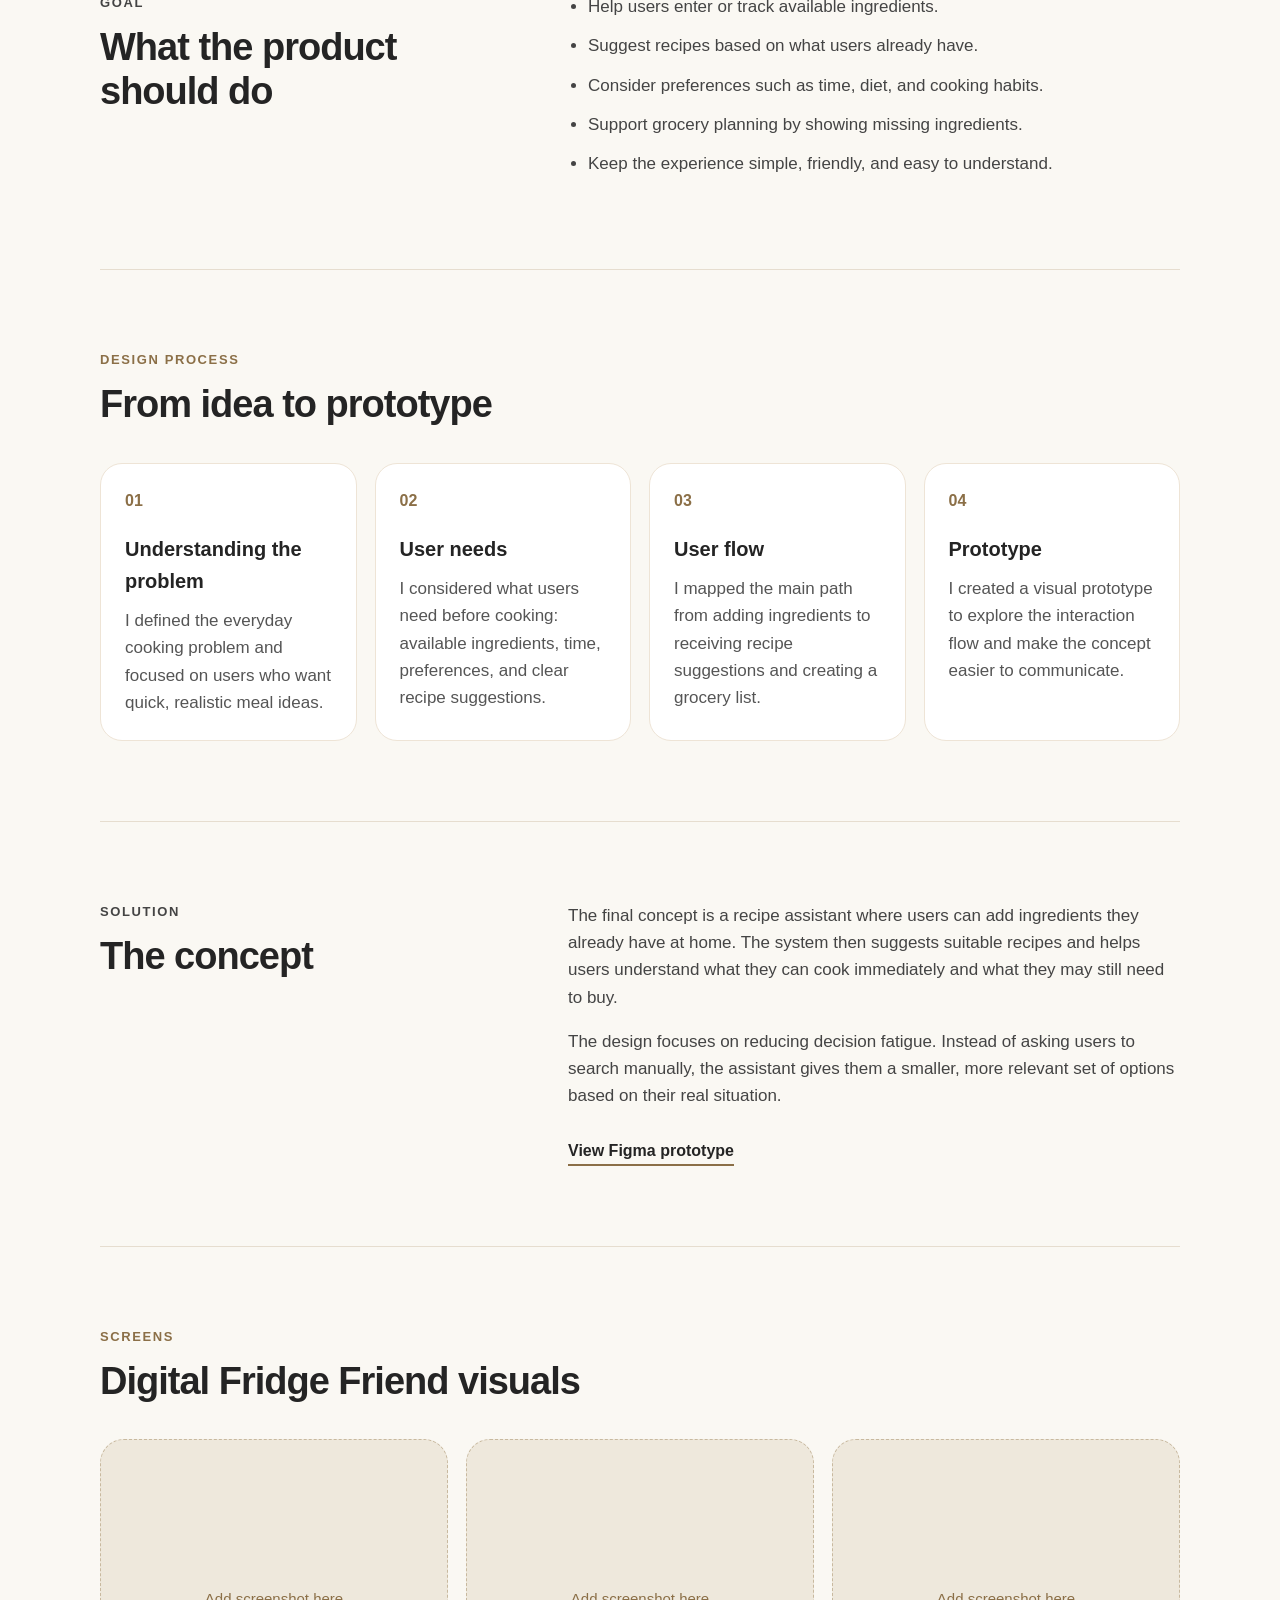
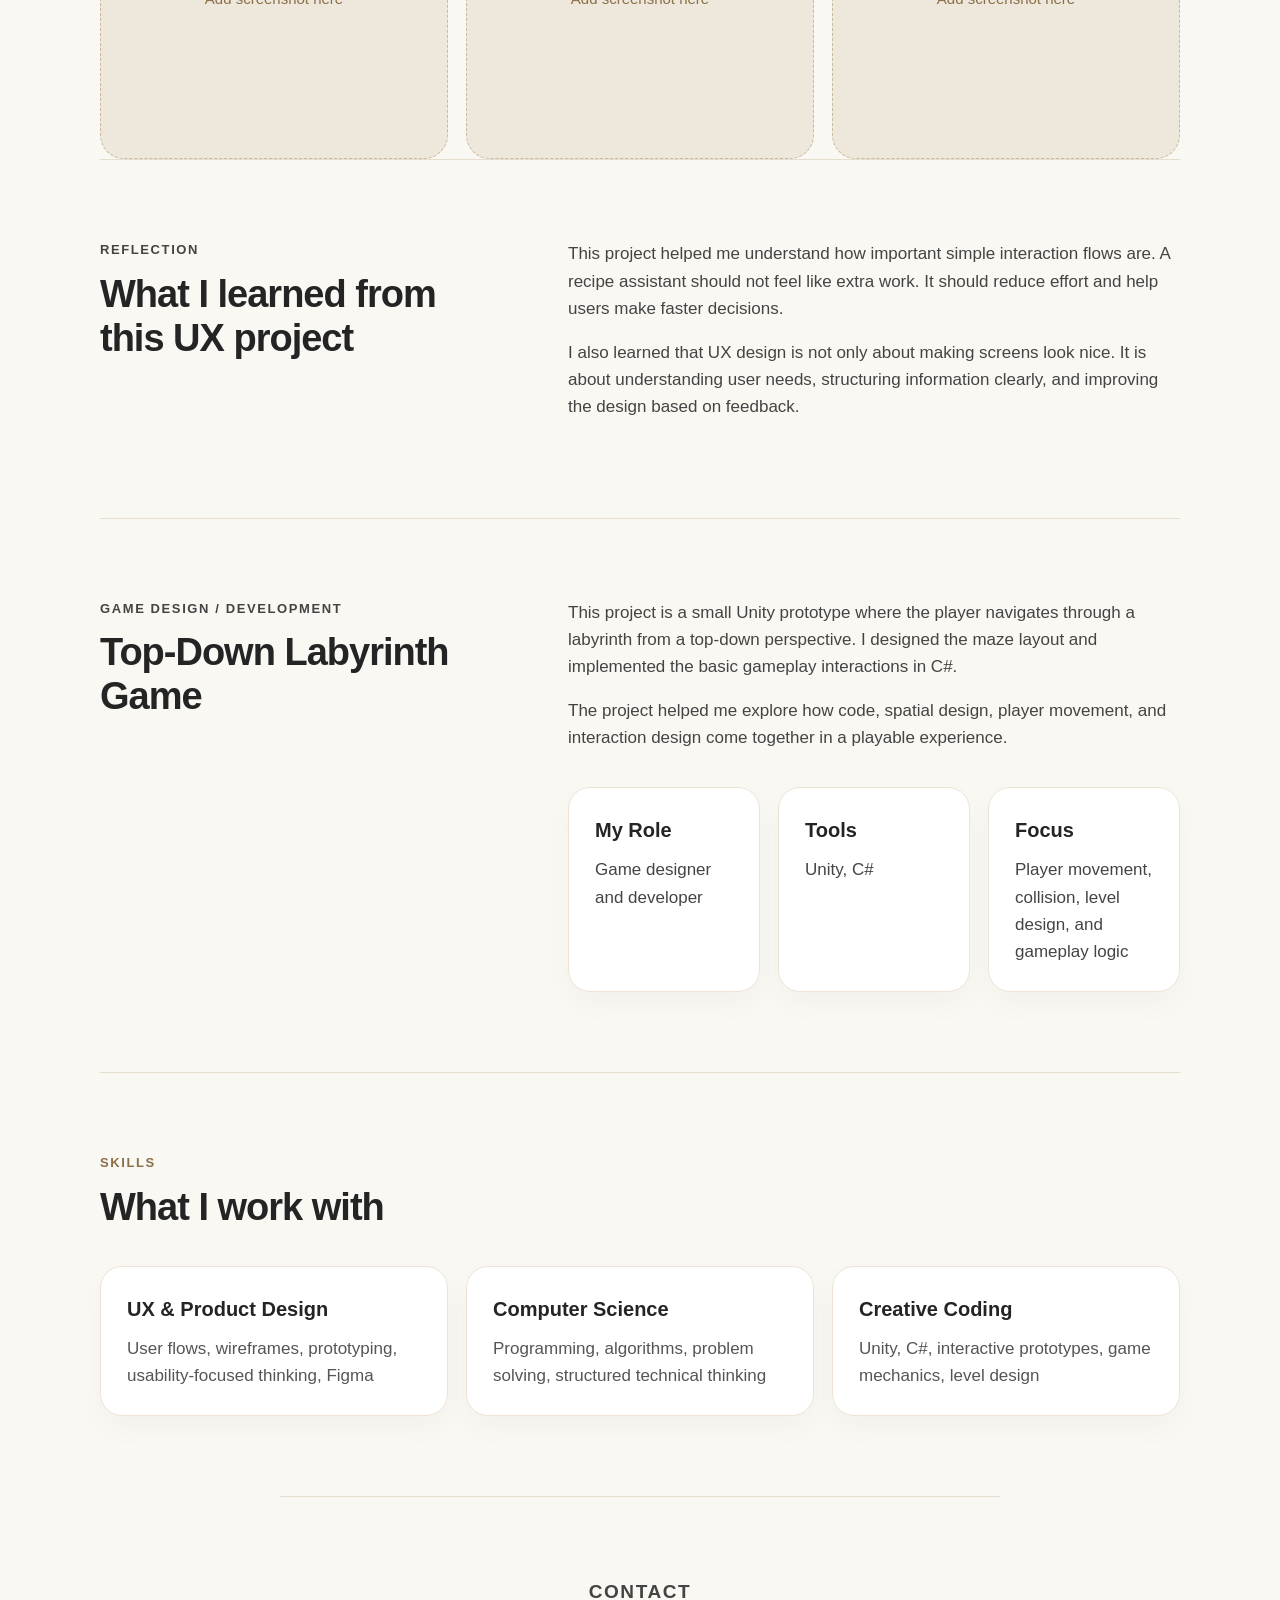
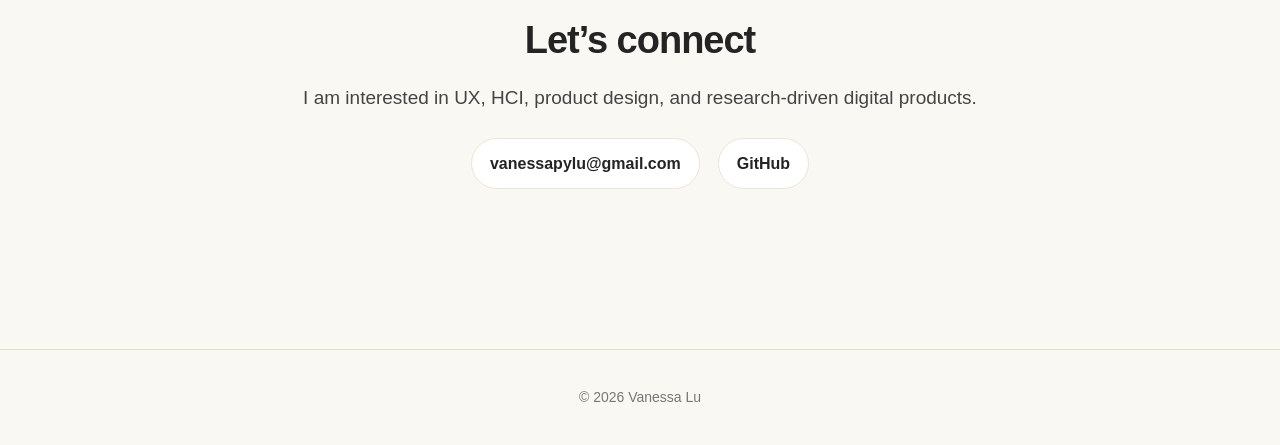
==== commit 7ed502b9: "update email 123" ====
--- a/index.html
+++ b/index.html
@@ -384,7 +384,7 @@
       </p>
 
       <div class="contact-links">
-        <a href="mailto:vpylu8899@gmail.com">vpylu8899@gmail.com</a>
+        <a href="mailto:vanessapylu@gmail.com">vanessapylu@gmail.com</a>
         <a href="https://github.com/vpyl" target="_blank" rel="noopener noreferrer">GitHub</a>
       </div>
     </section>
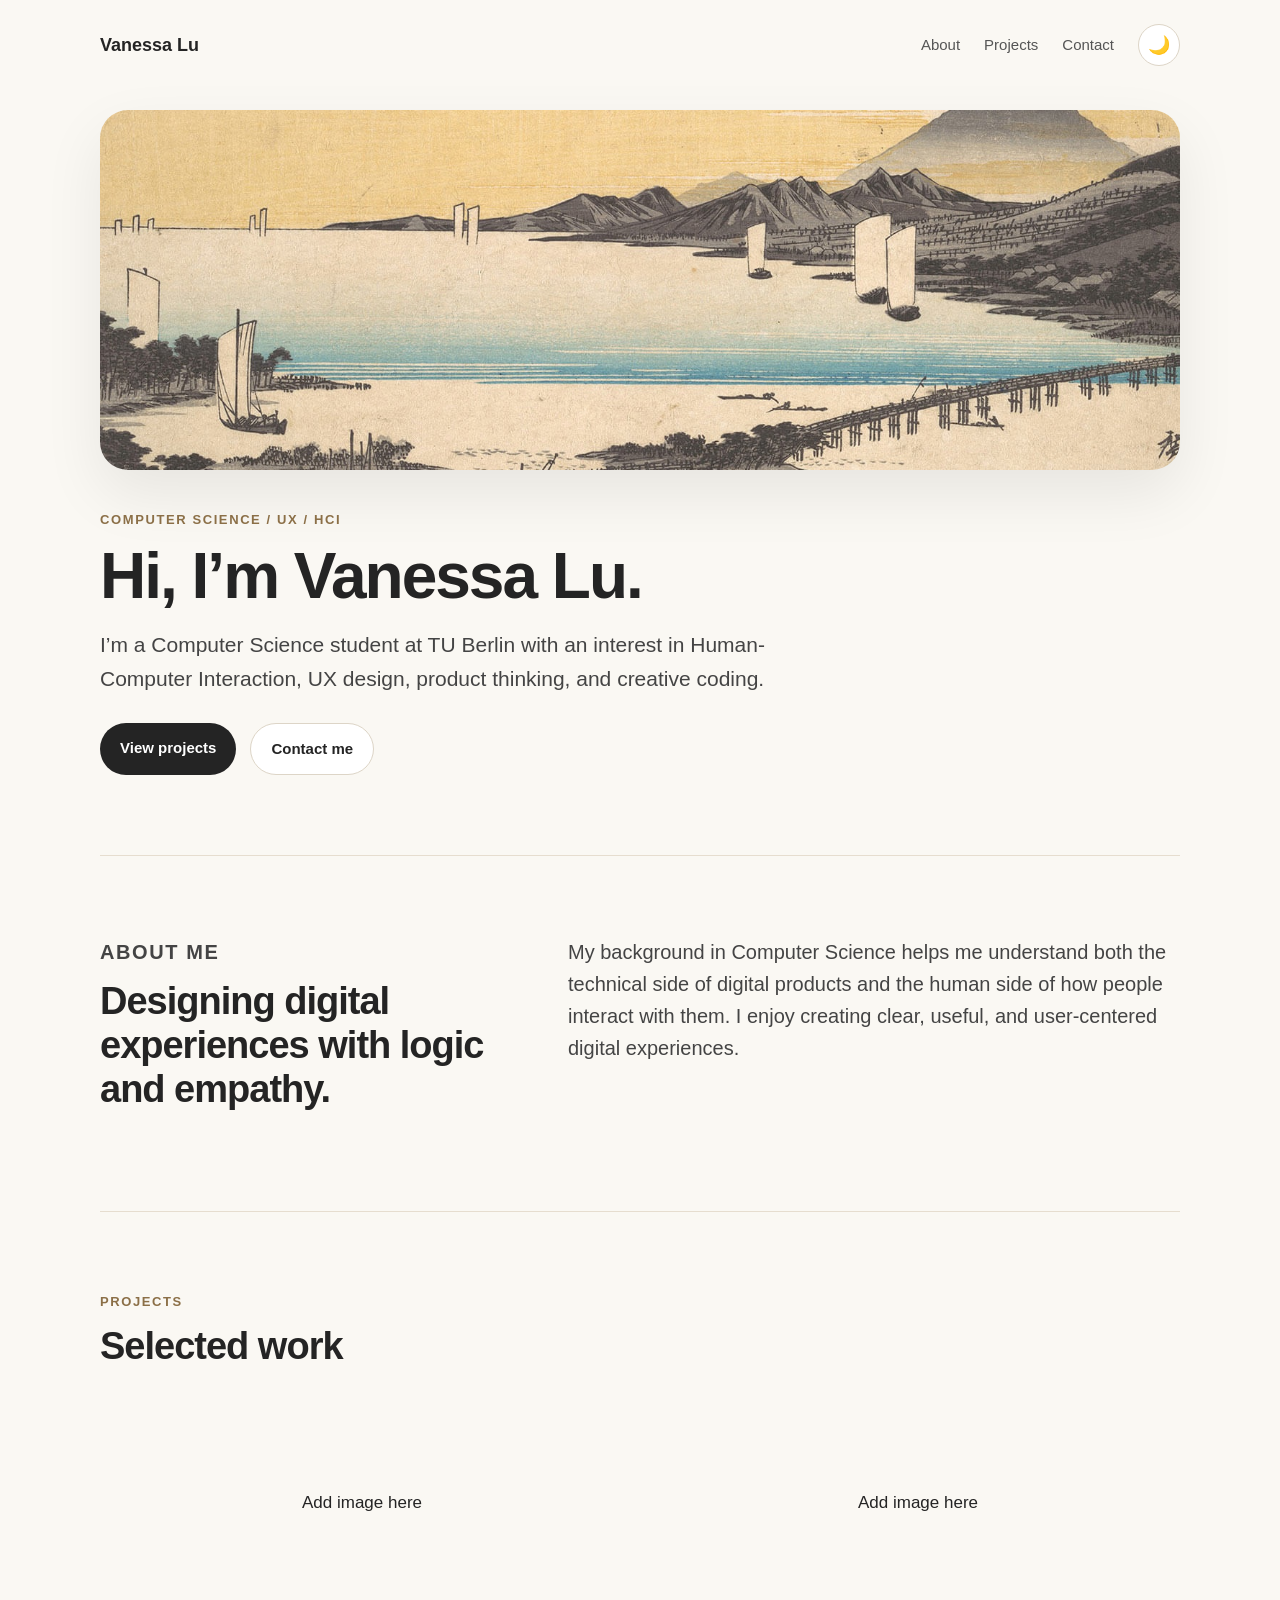
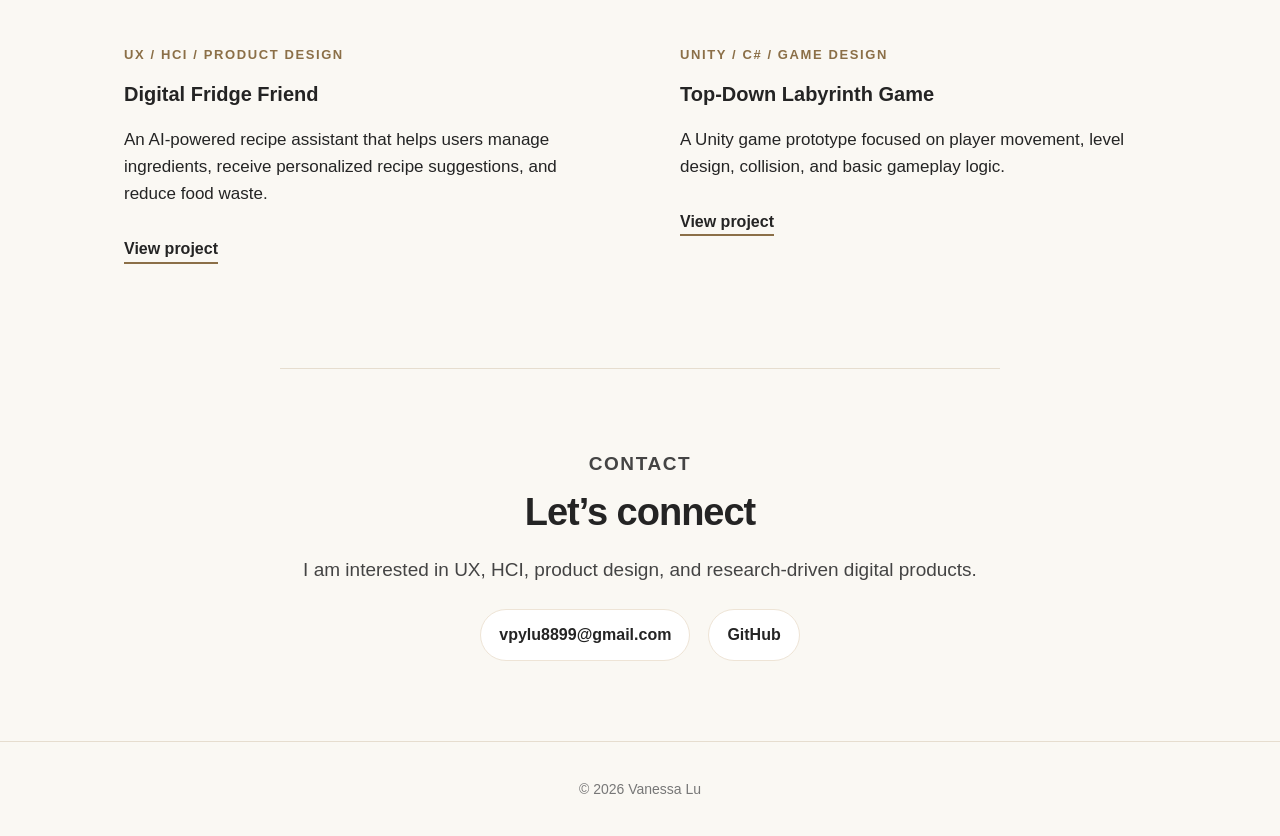
==== commit 93145afd: "shorten shorter to make new pages for projects" ====
--- a/index.html
+++ b/index.html
@@ -7,7 +7,7 @@
   <title>Vanessa Lu | Portfolio</title>
   <meta 
     name="description" 
-    content="Portfolio of Vanessa Lu, Computer Science student interested in HCI, UX, product design, and creative coding."
+    content="Portfolio of Vanessa Lu, Computer Science student interested in UX, HCI, product design, and creative coding."
   />
 
   <link rel="stylesheet" href="style.css" />
@@ -22,7 +22,6 @@
       <div class="nav-links">
         <a href="#about">About</a>
         <a href="#projects">Projects</a>
-        <a href="#skills">Skills</a>
         <a href="#contact">Contact</a>
       </div>
 
@@ -44,13 +43,12 @@
       <h1>Hi, I’m Vanessa Lu.</h1>
 
       <p class="hero-description">
-        I’m a Computer Science student at TU Berlin interested in Human-Computer
-        Interaction, UX design, product thinking, and creative coding. I enjoy
-        designing digital experiences that are clear, useful, and enjoyable to use.
+        I’m a Computer Science student at TU Berlin with an interest in
+        Human-Computer Interaction, UX design, product thinking, and creative coding.
       </p>
 
       <div class="hero-buttons">
-        <a href="#projects" class="button primary-button">View my projects</a>
+        <a href="#projects" class="button primary-button">View projects</a>
         <a href="#contact" class="button secondary-button">Contact me</a>
       </div>
     </div>
@@ -61,25 +59,19 @@
     <section id="about" class="intro-section">
       <div>
         <p class="eyebrow">About Me</p>
-        <h2>Designing with both logic and empathy.</h2>
+        <h2>Designing digital experiences with logic and empathy.</h2>
       </div>
 
       <p>
-        I am a Computer Science student with a strong interest in UX, HCI,
-        product design, and interactive systems. My background helps me understand
-        both the technical side of digital products and the human side of how people
-        use them.
+        My background in Computer Science helps me understand both the technical
+        side of digital products and the human side of how people interact with them.
+        I enjoy creating clear, useful, and user-centered digital experiences.
       </p>
     </section>
 
     <section id="projects" class="section">
       <p class="eyebrow">Projects</p>
       <h2>Selected work</h2>
-
-      <p class="large-text">
-        A collection of projects that show my interest in UX design, product thinking,
-        creative coding, and interactive experiences.
-      </p>
 
       <div class="project-grid">
 
@@ -93,18 +85,11 @@
             <h3>Digital Fridge Friend</h3>
 
             <p>
-              A digital recipe assistant that helps users decide what to cook based on
-              ingredients they already have, preferences, and everyday cooking needs.
+              An AI-powered recipe assistant that helps users manage ingredients,
+              receive personalized recipe suggestions, and reduce food waste.
             </p>
 
-            <ul class="clean-list">
-              <li>UX research</li>
-              <li>User flows</li>
-              <li>Figma prototype</li>
-              <li>Usability-focused design</li>
-            </ul>
-
-            <a href="#fridge-friend" class="text-link">View project</a>
+            <a href="fridge-friend.html" class="text-link">View project</a>
           </div>
         </article>
 
@@ -118,260 +103,14 @@
             <h3>Top-Down Labyrinth Game</h3>
 
             <p>
-              A simple top-down labyrinth game made in Unity, focusing on player
-              movement, level design, collision, and basic gameplay logic.
+              A Unity game prototype focused on player movement, level design,
+              collision, and basic gameplay logic.
             </p>
 
-            <ul class="clean-list">
-              <li>Unity development</li>
-              <li>C# scripting</li>
-              <li>Level design</li>
-              <li>Game mechanics</li>
-            </ul>
-
-            <a href="#labyrinth-game" class="text-link">View project</a>
+            <a href="labyrinth-game.html" class="text-link">View project</a>
           </div>
         </article>
 
-      </div>
-    </section>
-
-    <section id="fridge-friend" class="section">
-      <p class="eyebrow">Featured UX Project</p>
-      <h2>Digital Fridge Friend</h2>
-
-      <p class="large-text">
-        Digital Fridge Friend explores how a simple digital assistant can help
-        young adults reduce food waste, find suitable recipes, and make everyday
-        cooking decisions easier.
-      </p>
-
-      <div class="info-grid">
-        <div class="info-card">
-          <h3>My Role</h3>
-          <p>UX research, user flows, wireframing, prototyping, concept development</p>
-        </div>
-
-        <div class="info-card">
-          <h3>Tools</h3>
-          <p>Figma, FigJam, research documentation, usability testing</p>
-        </div>
-
-        <div class="info-card">
-          <h3>Context</h3>
-          <p>University project focused on HCI, UX design, and user-centered thinking</p>
-        </div>
-      </div>
-    </section>
-
-    <section class="section split-section">
-      <div>
-        <p class="eyebrow">Problem</p>
-        <h2>The challenge</h2>
-      </div>
-
-      <div>
-        <p>
-          Many students and young adults struggle to decide what to cook, especially
-          when they have limited ingredients, little time, or different dietary
-          preferences. Ingredients are often forgotten, meals become repetitive,
-          and food can go to waste.
-        </p>
-
-        <p>
-          The goal of this project was to design a friendly and practical assistant
-          that helps users turn existing ingredients into meal ideas more easily.
-        </p>
-      </div>
-    </section>
-
-    <section class="section split-section">
-      <div>
-        <p class="eyebrow">Goal</p>
-        <h2>What the product should do</h2>
-      </div>
-
-      <div>
-        <ul class="clean-list">
-          <li>Help users enter or track available ingredients.</li>
-          <li>Suggest recipes based on what users already have.</li>
-          <li>Consider preferences such as time, diet, and cooking habits.</li>
-          <li>Support grocery planning by showing missing ingredients.</li>
-          <li>Keep the experience simple, friendly, and easy to understand.</li>
-        </ul>
-      </div>
-    </section>
-
-    <section class="section">
-      <p class="eyebrow">Design Process</p>
-      <h2>From idea to prototype</h2>
-
-      <div class="process-grid">
-        <div class="process-card">
-          <span>01</span>
-          <h3>Understanding the problem</h3>
-          <p>
-            I defined the everyday cooking problem and focused on users who want
-            quick, realistic meal ideas.
-          </p>
-        </div>
-
-        <div class="process-card">
-          <span>02</span>
-          <h3>User needs</h3>
-          <p>
-            I considered what users need before cooking: available ingredients,
-            time, preferences, and clear recipe suggestions.
-          </p>
-        </div>
-
-        <div class="process-card">
-          <span>03</span>
-          <h3>User flow</h3>
-          <p>
-            I mapped the main path from adding ingredients to receiving recipe
-            suggestions and creating a grocery list.
-          </p>
-        </div>
-
-        <div class="process-card">
-          <span>04</span>
-          <h3>Prototype</h3>
-          <p>
-            I created a visual prototype to explore the interaction flow and make
-            the concept easier to communicate.
-          </p>
-        </div>
-      </div>
-    </section>
-
-    <section class="section split-section">
-      <div>
-        <p class="eyebrow">Solution</p>
-        <h2>The concept</h2>
-      </div>
-
-      <div>
-        <p>
-          The final concept is a recipe assistant where users can add ingredients
-          they already have at home. The system then suggests suitable recipes and
-          helps users understand what they can cook immediately and what they may
-          still need to buy.
-        </p>
-
-        <p>
-          The design focuses on reducing decision fatigue. Instead of asking users
-          to search manually, the assistant gives them a smaller, more relevant set
-          of options based on their real situation.
-        </p>
-
-        <a 
-          href="https://www.figma.com/" 
-          target="_blank" 
-          rel="noopener noreferrer" 
-          class="text-link"
-        >
-          View Figma prototype
-        </a>
-      </div>
-    </section>
-
-    <section class="section">
-      <p class="eyebrow">Screens</p>
-      <h2>Digital Fridge Friend visuals</h2>
-
-      <div class="screens-grid">
-        <div class="screen-placeholder">
-          <p>Add screenshot here</p>
-        </div>
-
-        <div class="screen-placeholder">
-          <p>Add screenshot here</p>
-        </div>
-
-        <div class="screen-placeholder">
-          <p>Add screenshot here</p>
-        </div>
-      </div>
-
-
-    <section class="section split-section">
-      <div>
-        <p class="eyebrow">Reflection</p>
-        <h2>What I learned from this UX project</h2>
-      </div>
-
-      <div>
-        <p>
-          This project helped me understand how important simple interaction flows
-          are. A recipe assistant should not feel like extra work. It should reduce
-          effort and help users make faster decisions.
-        </p>
-
-        <p>
-          I also learned that UX design is not only about making screens look nice.
-          It is about understanding user needs, structuring information clearly,
-          and improving the design based on feedback.
-        </p>
-      </div>
-    </section>
-
-    <section id="labyrinth-game" class="section split-section">
-      <div>
-        <p class="eyebrow">Game Design / Development</p>
-        <h2>Top-Down Labyrinth Game</h2>
-      </div>
-
-      <div>
-        <p>
-          This project is a small Unity prototype where the player navigates through
-          a labyrinth from a top-down perspective. I designed the maze layout and
-          implemented the basic gameplay interactions in C#.
-        </p>
-
-        <p>
-          The project helped me explore how code, spatial design, player movement,
-          and interaction design come together in a playable experience.
-        </p>
-
-        <div class="info-grid">
-          <div class="info-card">
-            <h3>My Role</h3>
-            <p>Game designer and developer</p>
-          </div>
-
-          <div class="info-card">
-            <h3>Tools</h3>
-            <p>Unity, C#</p>
-          </div>
-
-          <div class="info-card">
-            <h3>Focus</h3>
-            <p>Player movement, collision, level design, and gameplay logic</p>
-          </div>
-        </div>
-      </div>
-    </section>
-
-    <section id="skills" class="section">
-      <p class="eyebrow">Skills</p>
-      <h2>What I work with</h2>
-
-      <div class="info-grid">
-        <div class="info-card">
-          <h3>UX & Product Design</h3>
-          <p>User flows, wireframes, prototyping, usability-focused thinking, Figma</p>
-        </div>
-
-        <div class="info-card">
-          <h3>Computer Science</h3>
-          <p>Programming, algorithms, problem solving, structured technical thinking</p>
-        </div>
-
-        <div class="info-card">
-          <h3>Creative Coding</h3>
-          <p>Unity, C#, interactive prototypes, game mechanics, level design</p>
-        </div>
       </div>
     </section>
 
@@ -384,7 +123,7 @@
       </p>
 
       <div class="contact-links">
-        <a href="mailto:vanessapylu@gmail.com">vanessapylu@gmail.com</a>
+        <a href="mailto:vpylu8899@gmail.com">vpylu8899@gmail.com</a>
         <a href="https://github.com/vpyl" target="_blank" rel="noopener noreferrer">GitHub</a>
       </div>
     </section>
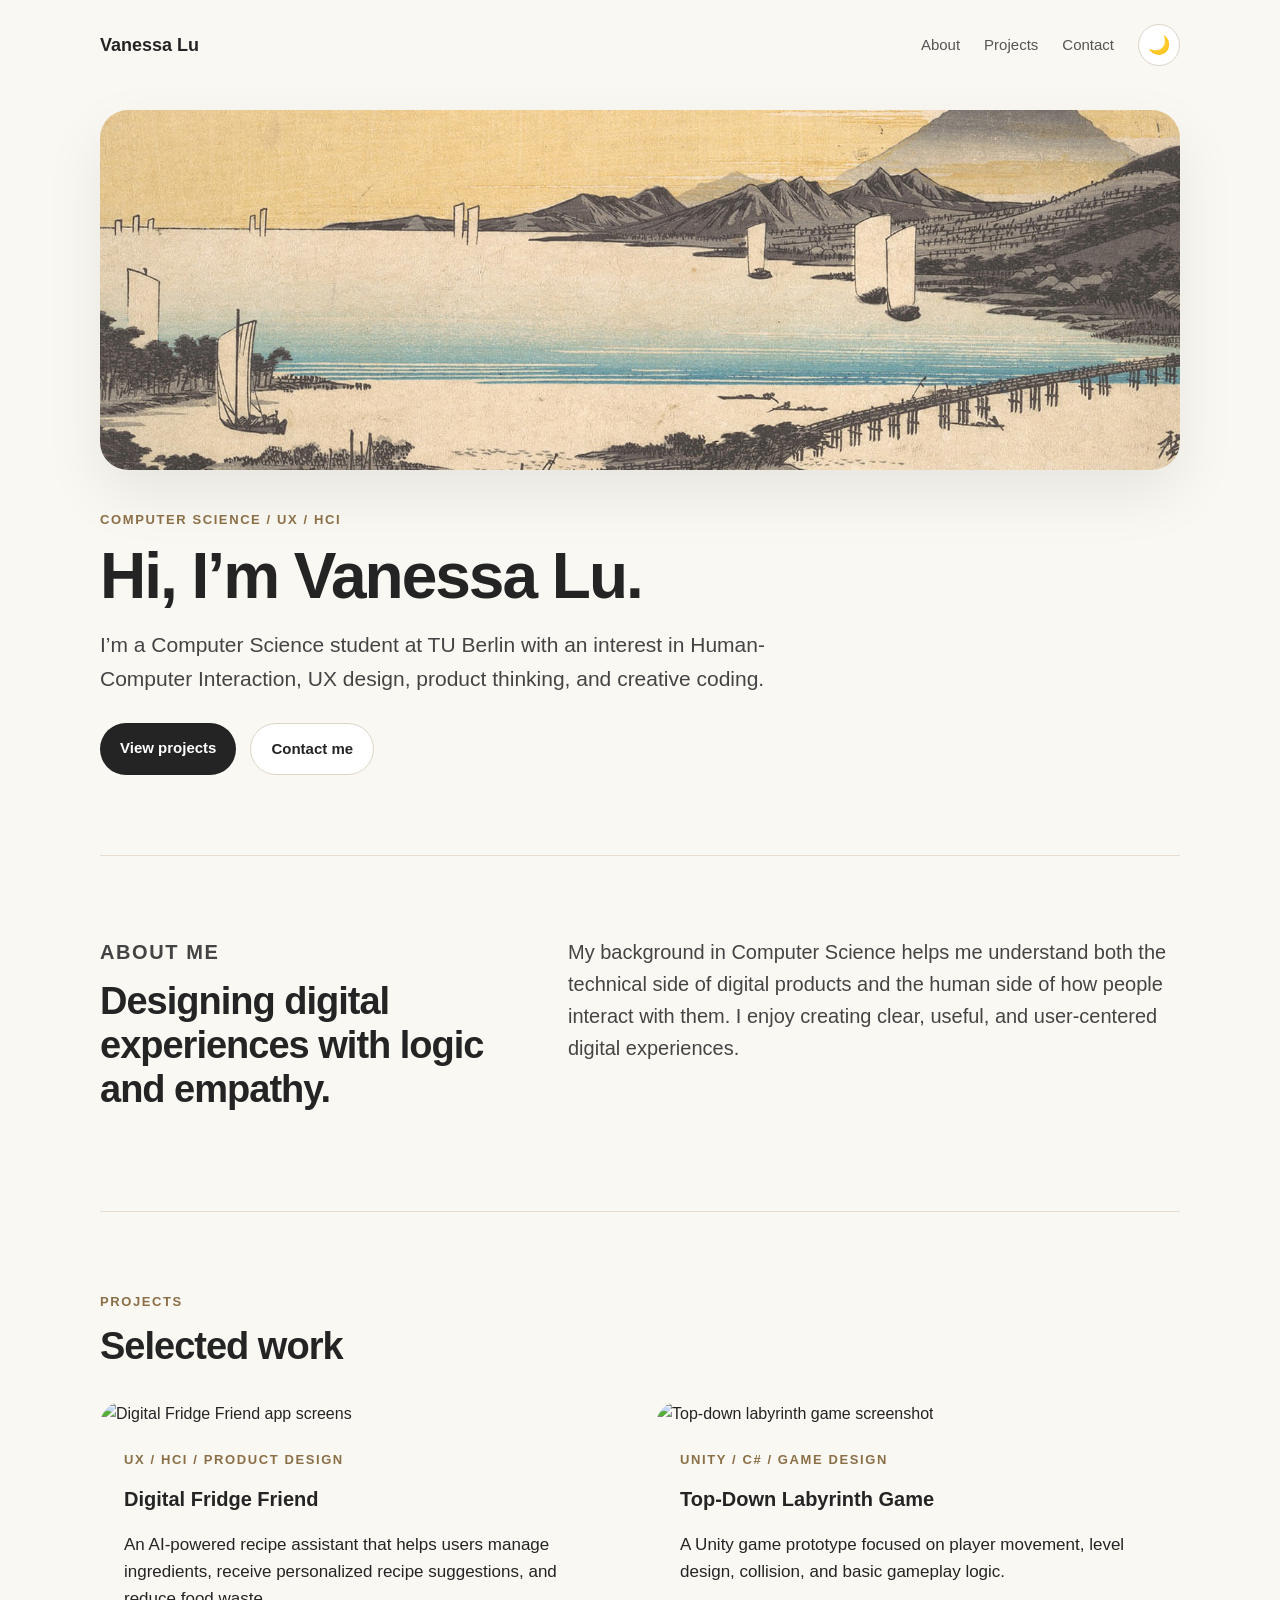
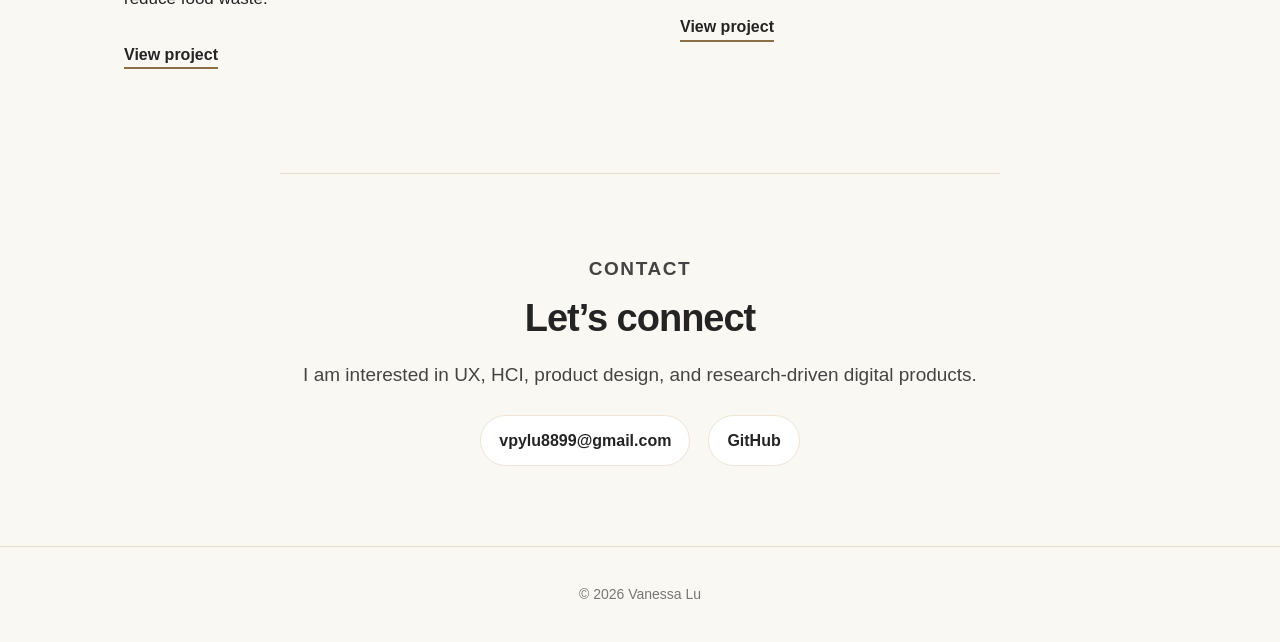
==== commit eb3eaf7f: "add pictures" ====
--- a/index.html
+++ b/index.html
@@ -76,9 +76,11 @@
       <div class="project-grid">
 
         <article class="project-card">
-          <div class="project-image-placeholder">
-            <p>Add image here</p>
-          </div>
+          <img 
+              src="src/images/fridge-friend-preview.png" 
+              alt="Digital Fridge Friend app screens" 
+              class="project-image"
+            />
 
           <div class="project-card-content">
             <p class="eyebrow">UX / HCI / Product Design</p>
@@ -94,9 +96,11 @@
         </article>
 
         <article class="project-card">
-          <div class="project-image-placeholder">
-            <p>Add image here</p>
-          </div>
+              <img 
+            src="src/images/labyrinth-preview.png" 
+            alt="Top-down labyrinth game screenshot" 
+            class="project-image"
+          />
 
           <div class="project-card-content">
             <p class="eyebrow">Unity / C# / Game Design</p>
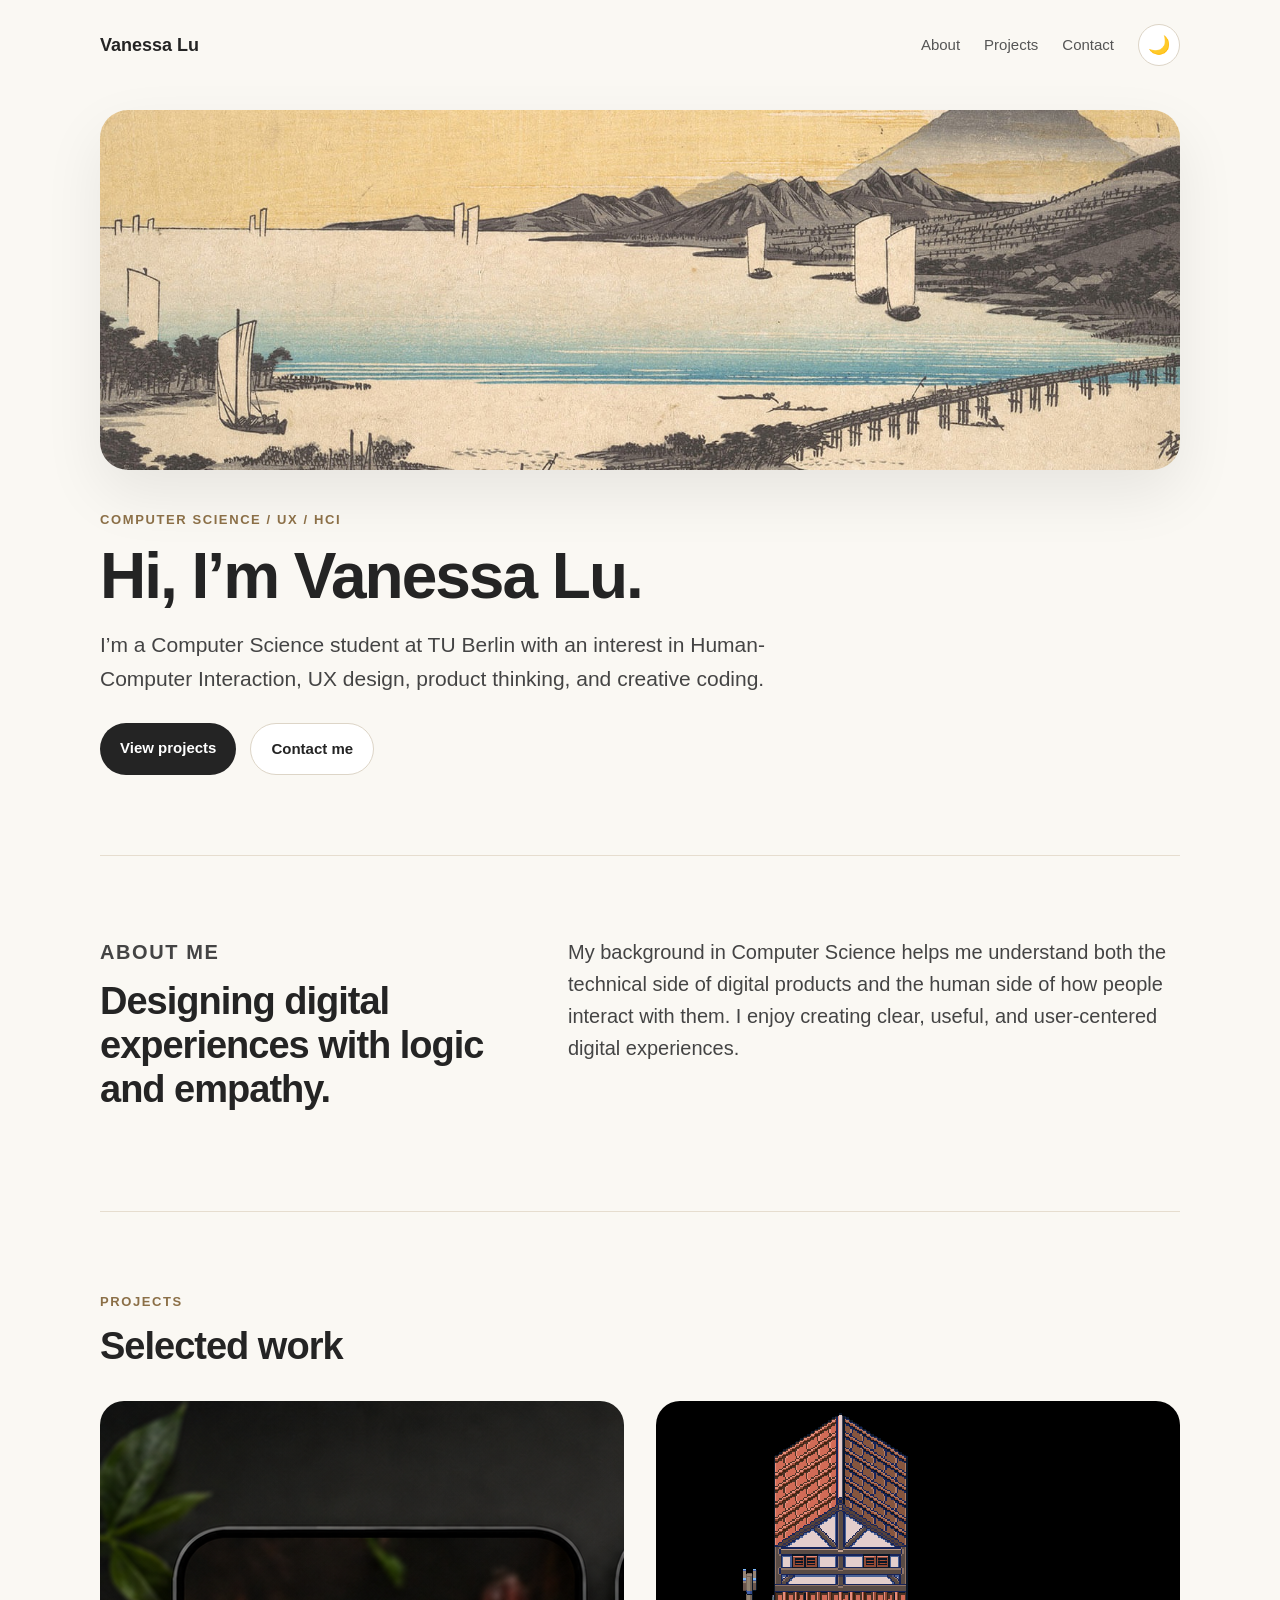
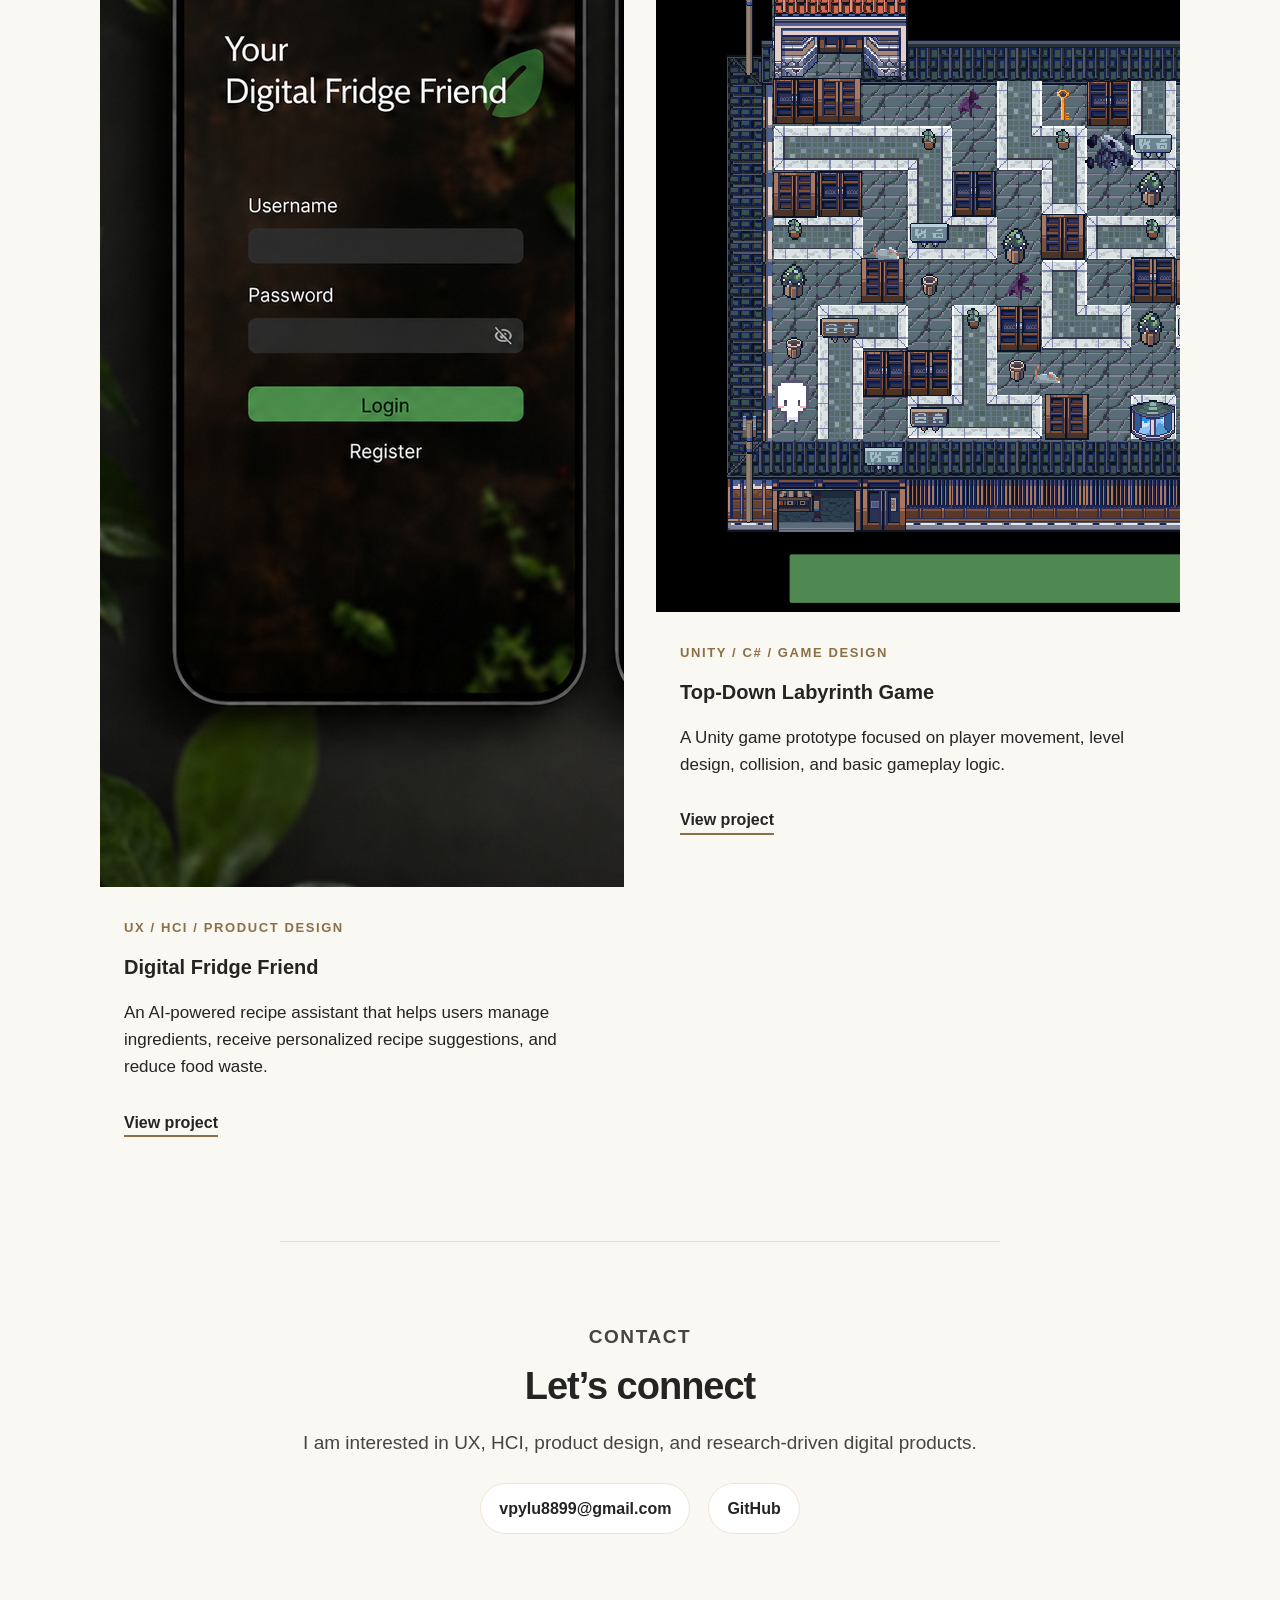
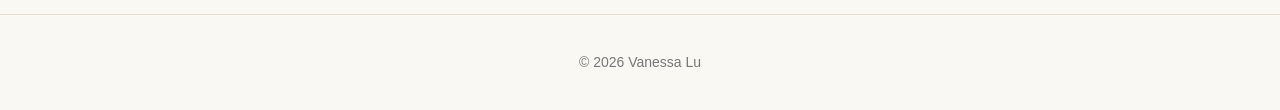
==== commit 62534edc: "im stupid" ====
--- a/index.html
+++ b/index.html
@@ -77,7 +77,7 @@
 
         <article class="project-card">
           <img 
-              src="src/images/fridge-friend-preview.png" 
+              src="src/images/DFFpreview.png" 
               alt="Digital Fridge Friend app screens" 
               class="project-image"
             />
@@ -97,7 +97,7 @@
 
         <article class="project-card">
               <img 
-            src="src/images/labyrinth-preview.png" 
+            src="src/images/labyrinth.png" 
             alt="Top-down labyrinth game screenshot" 
             class="project-image"
           />
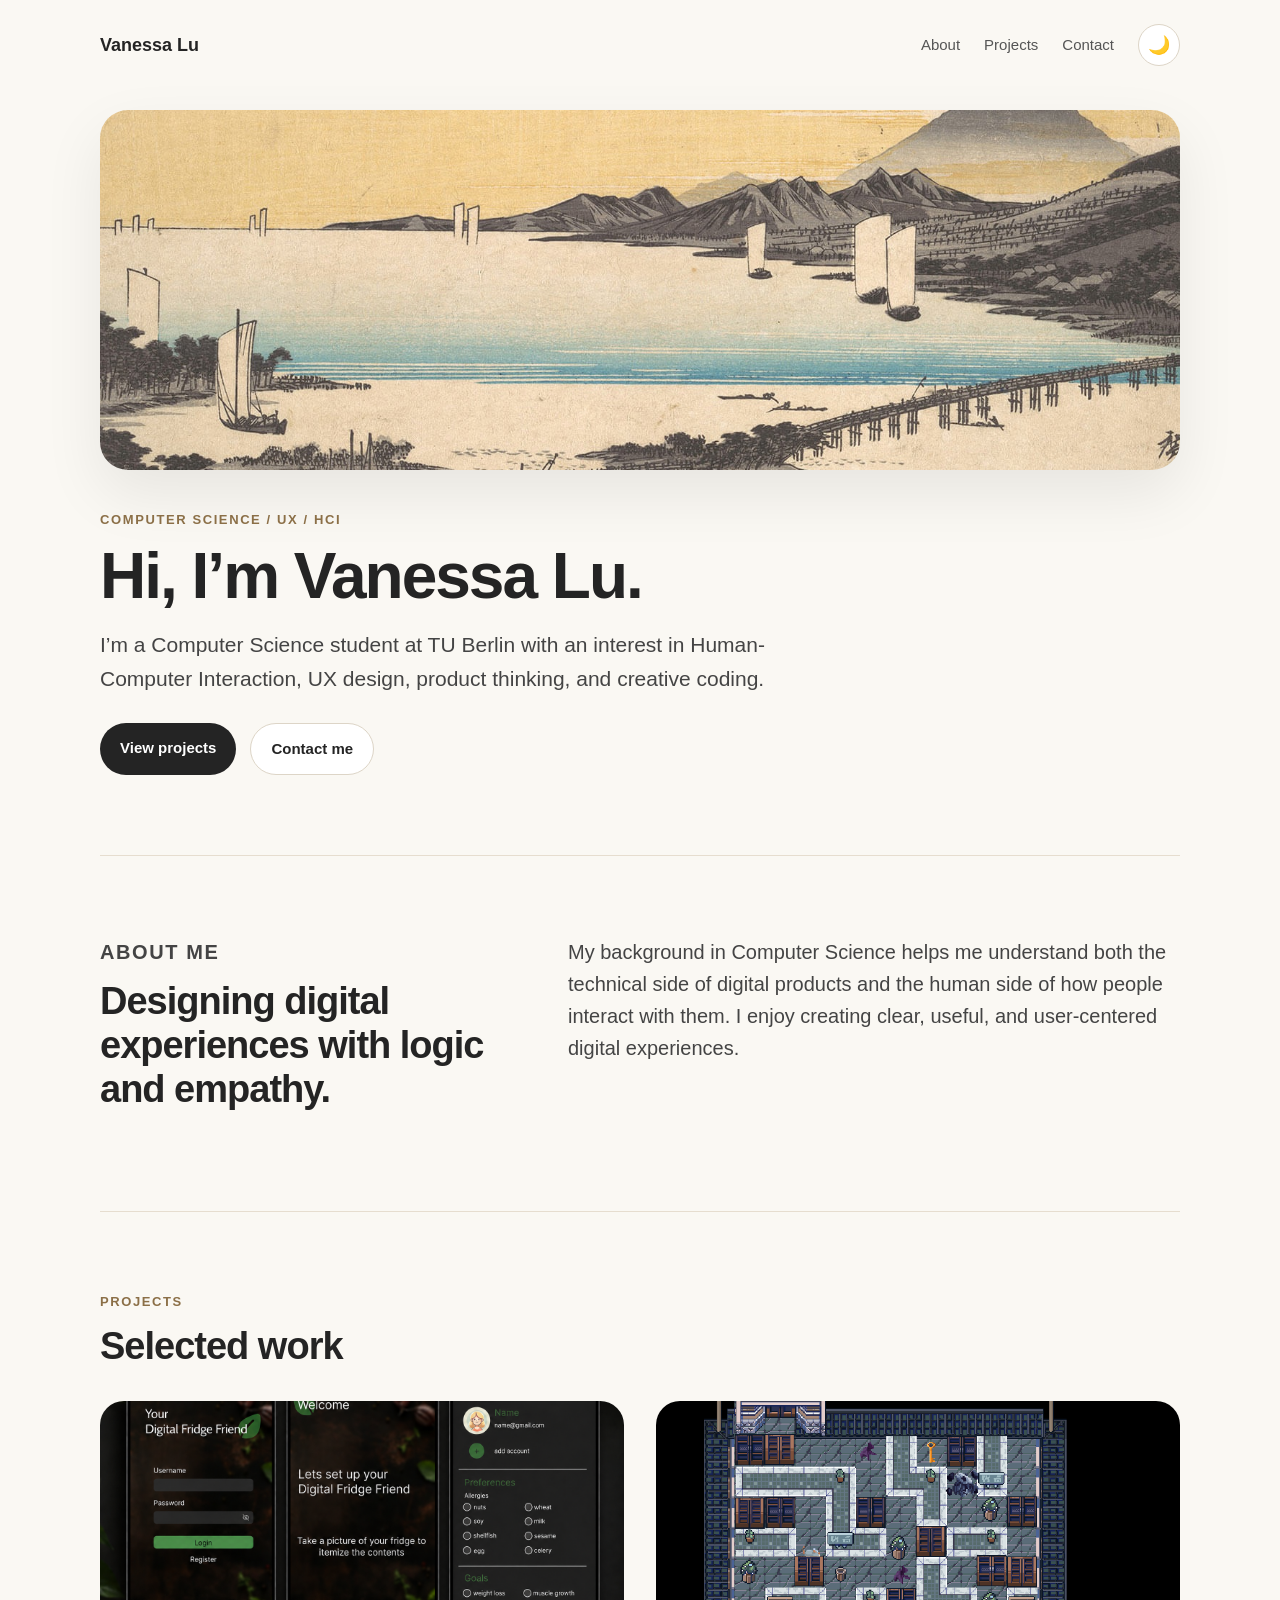
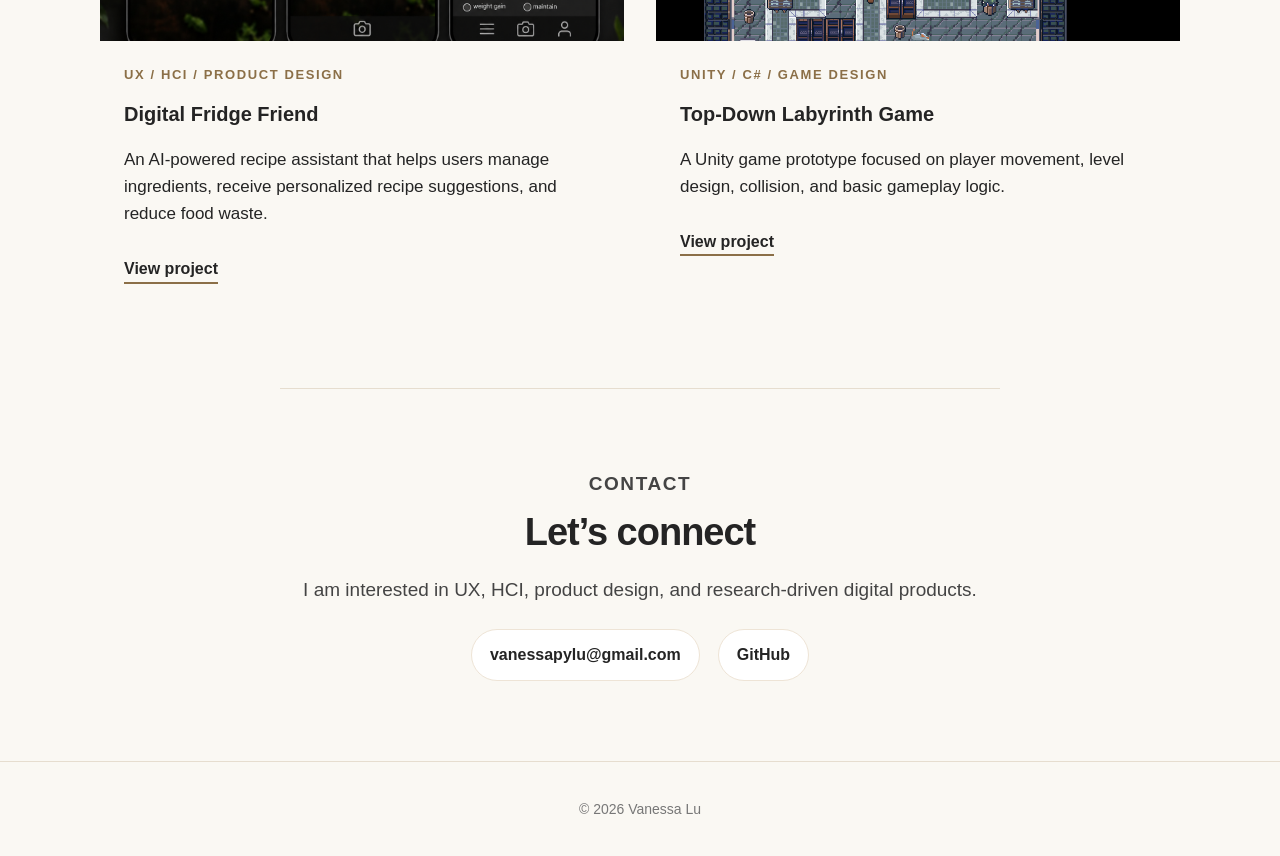
==== commit 5bacd4ce: "change email" ====
--- a/index.html
+++ b/index.html
@@ -127,7 +127,7 @@
       </p>
 
       <div class="contact-links">
-        <a href="mailto:vpylu8899@gmail.com">vpylu8899@gmail.com</a>
+        <a href="mailto:vanessapylu@gmail.com">vanessapylu@gmail.com</a>
         <a href="https://github.com/vpyl" target="_blank" rel="noopener noreferrer">GitHub</a>
       </div>
     </section>
--- a/style.css
+++ b/style.css
@@ -483,6 +483,13 @@
   background: var(--muted-background);
 }
 
+.project-image {
+  width: 100%;
+  height: 240px;
+  object-fit: cover;
+  display: block;
+}
+
 .project-card-content {
   padding: 1.5rem;
 }
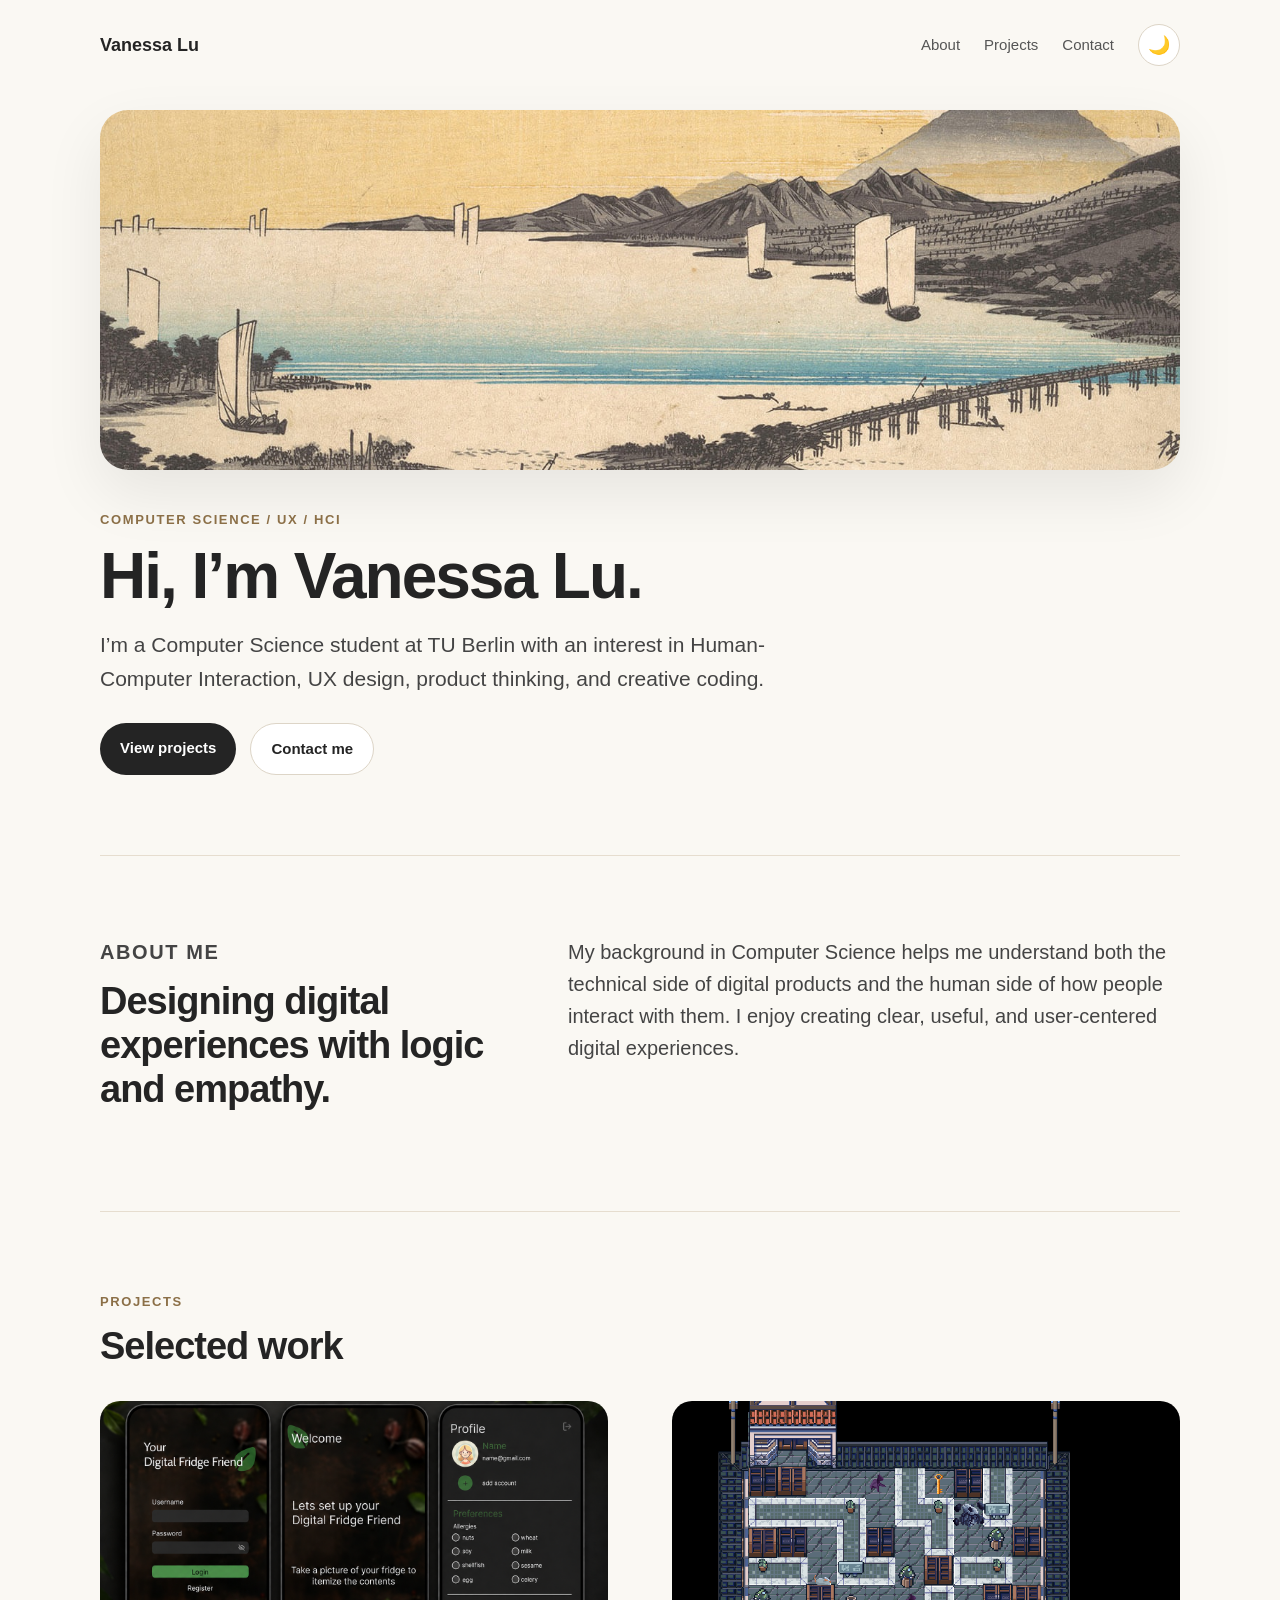
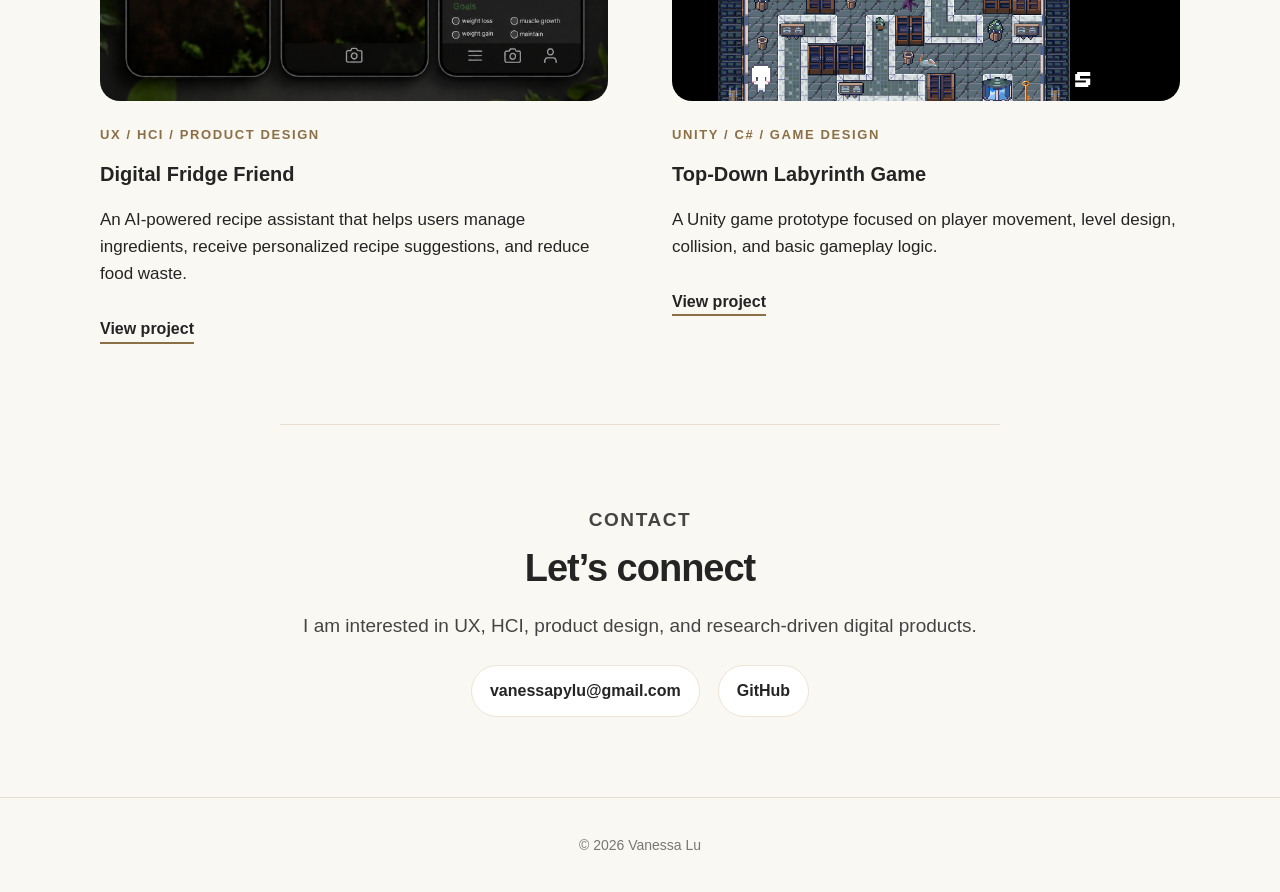
==== commit 5b7706d9: "link to project pages" ====
--- a/index.html
+++ b/index.html
@@ -91,7 +91,7 @@
               receive personalized recipe suggestions, and reduce food waste.
             </p>
 
-            <a href="fridge-friend.html" class="text-link">View project</a>
+            <a href="dff.html" class="text-link">View project</a>
           </div>
         </article>
 
@@ -111,7 +111,7 @@
               collision, and basic gameplay logic.
             </p>
 
-            <a href="labyrinth-game.html" class="text-link">View project</a>
+            <a href="labyrinth.html" class="text-link">View project</a>
           </div>
         </article>
 
--- a/style.css
+++ b/style.css
@@ -464,34 +464,28 @@
 .project-grid {
   display: grid;
   grid-template-columns: repeat(2, minmax(0, 1fr));
-  gap: 2rem;
+  gap: 4rem;
   margin-top: 2rem;
+  align-items: start;
 }
 
 .project-card {
-  border: 1px solid var(--border-color);
-  border-radius: 24px;
-  overflow: hidden;
-  background: var(--card-background);
-}
-
-.project-image-placeholder {
-  min-height: 220px;
-  display: flex;
-  align-items: center;
-  justify-content: center;
-  background: var(--muted-background);
+  display: flex;
+  flex-direction: column;
+  gap: 1.5rem;
 }
 
 .project-image {
   width: 100%;
-  height: 240px;
+  height: 300px;
   object-fit: cover;
+  object-position: center;
   display: block;
+  border-radius: 20px;
 }
 
 .project-card-content {
-  padding: 1.5rem;
+  padding: 0;
 }
 
 .project-card h3 {
@@ -526,6 +520,16 @@
   .process-grid,
   .screens-grid {
     grid-template-columns: 1fr 1fr;
+  }
+}
+
+@media (max-width: 800px) {
+  .project-grid {
+    grid-template-columns: 1fr;
+  }
+
+  .project-image {
+    height: 220px;
   }
 }
 
